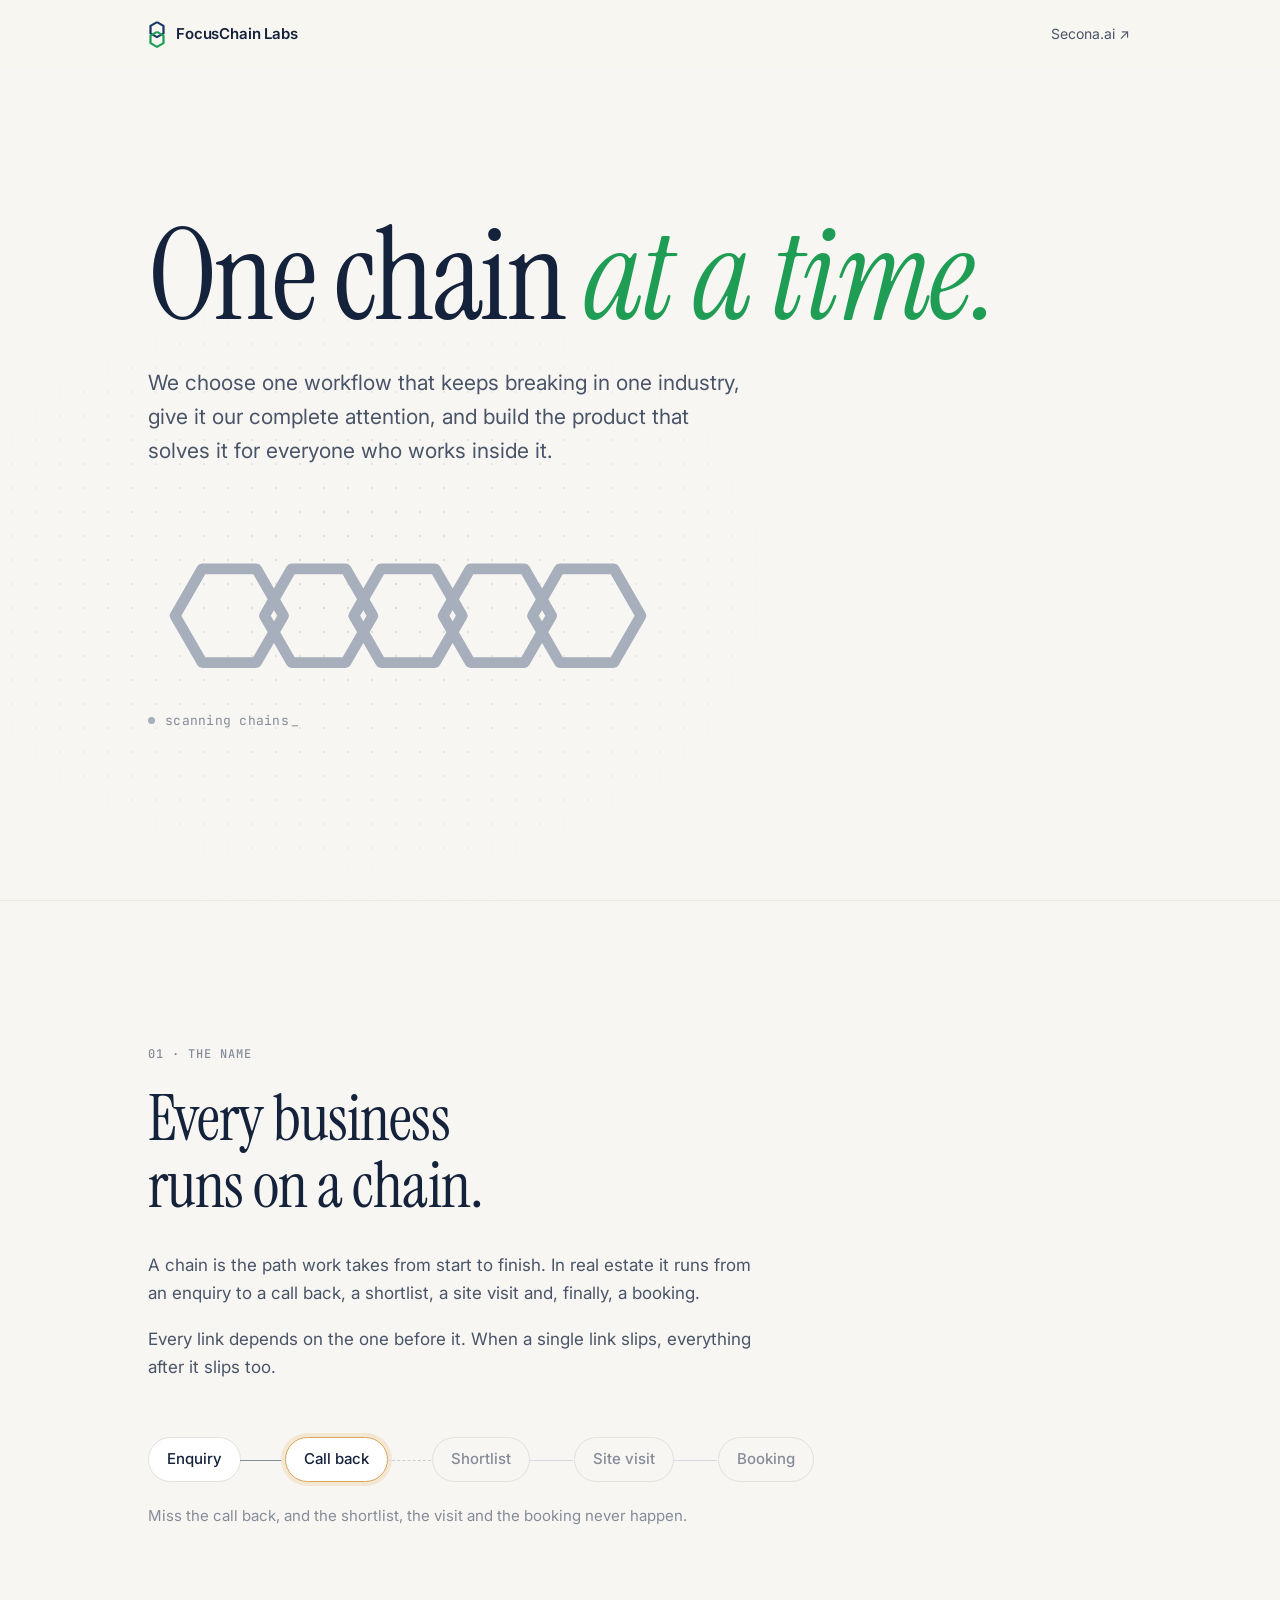
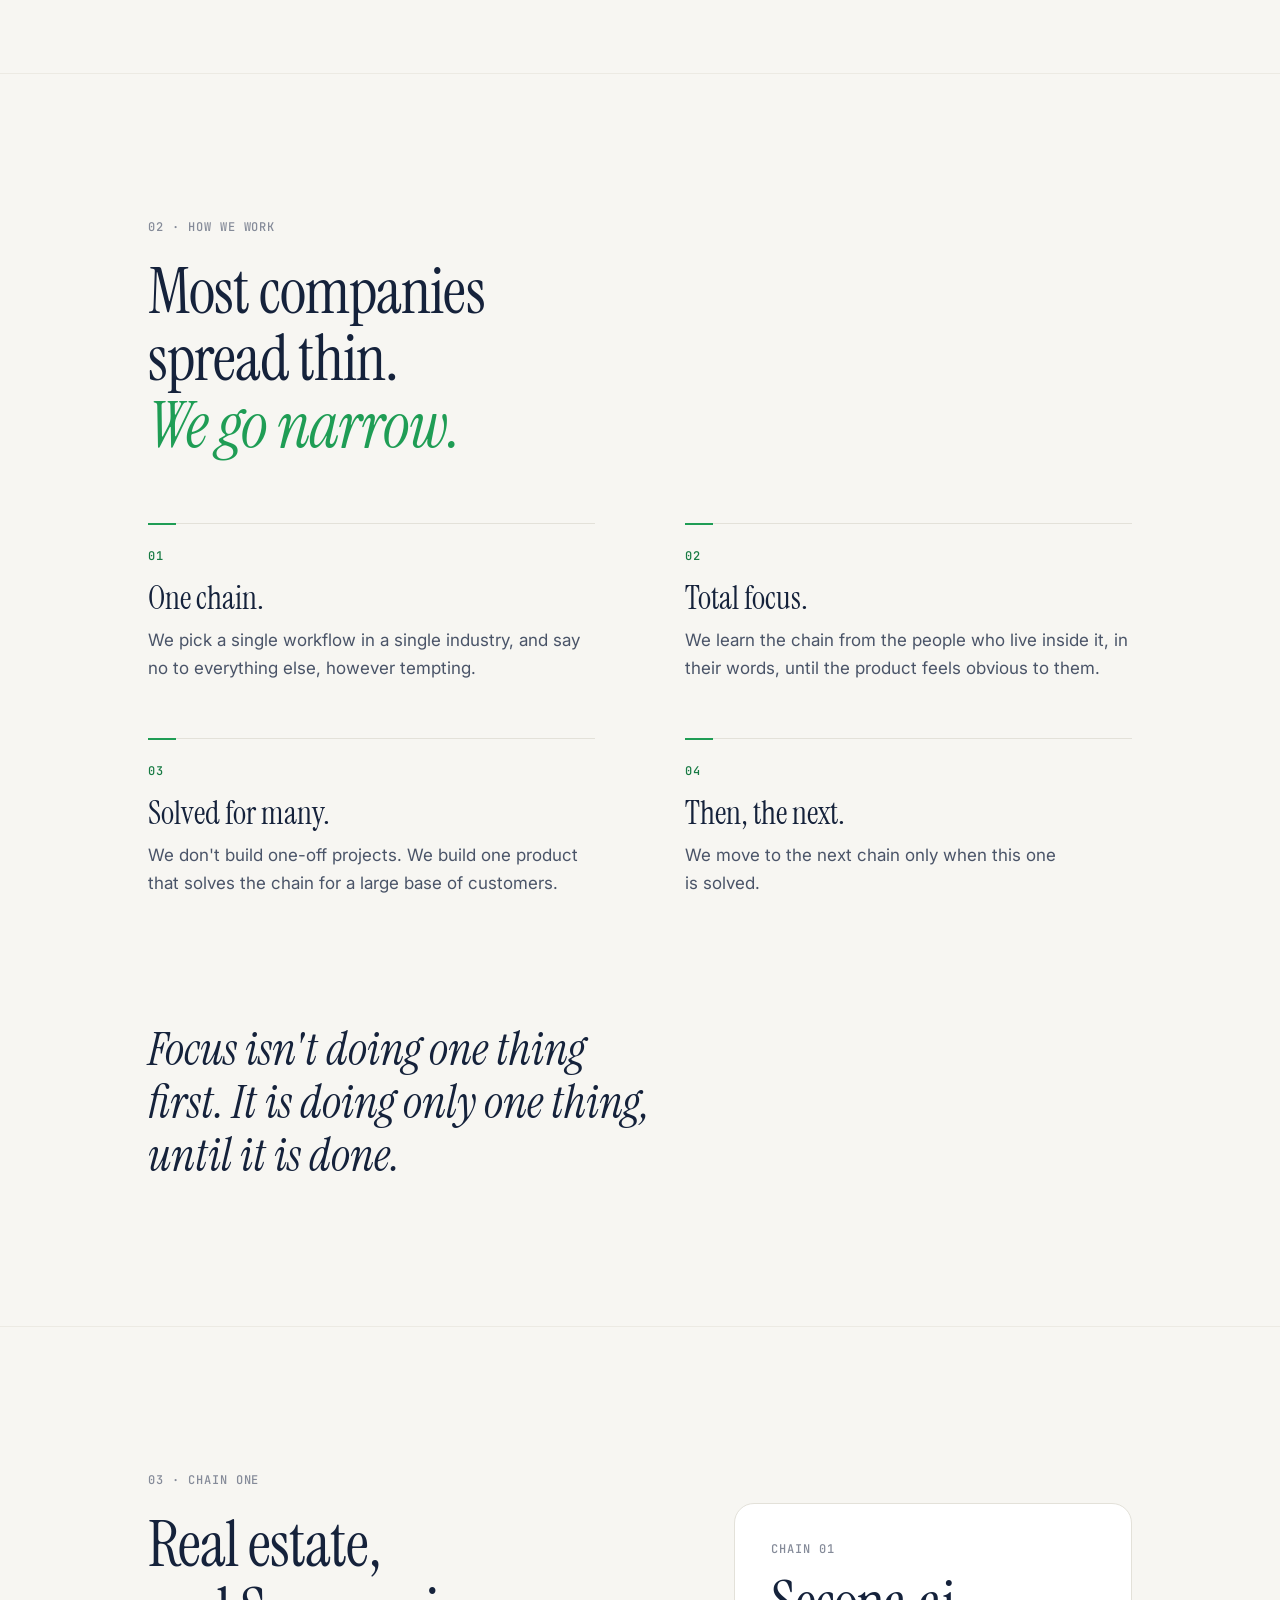
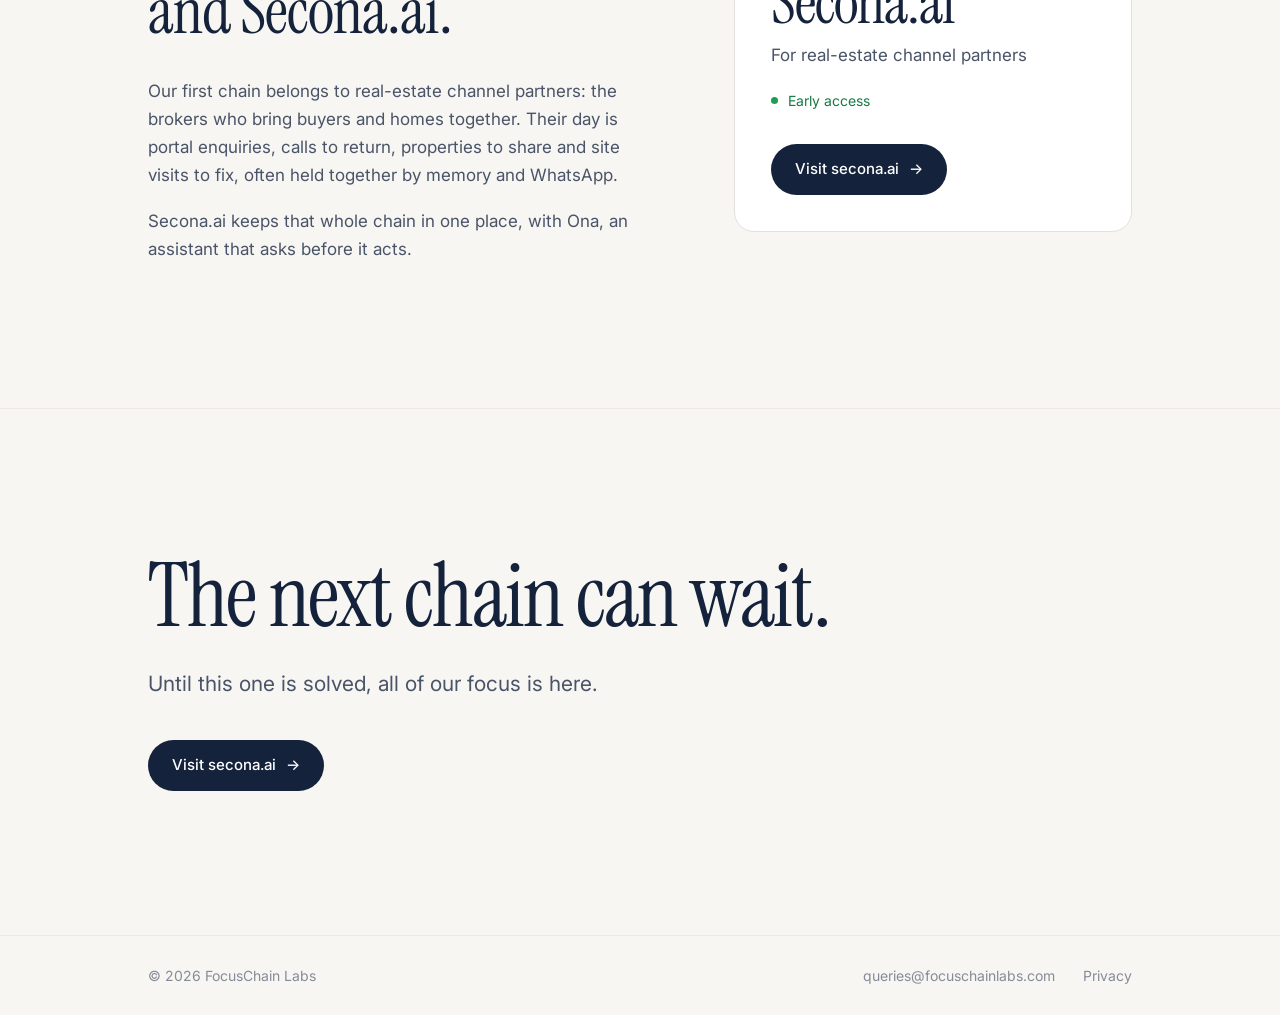
==== index.html @ 07b7fa35 "Rebuild focuschainlabs.com as the brand story: one chain at a time The site sold custom builds. It n" ====
<!DOCTYPE html>
<html lang="en">
<head>
<meta charset="UTF-8" />
<meta name="viewport" content="width=device-width, initial-scale=1" />
<title>FocusChain Labs — One chain at a time</title>
<meta name="description" content="FocusChain Labs solves one industry's workflow at a time, with total focus. Chain one is Secona.ai, for real-estate channel partners." />
<link rel="canonical" href="https://focuschainlabs.com/" />
<meta property="og:type" content="website" />
<meta property="og:url" content="https://focuschainlabs.com/" />
<meta property="og:title" content="FocusChain Labs — One chain at a time" />
<meta property="og:description" content="We choose one workflow that keeps breaking in one industry, and give it our complete attention until it is solved." />
<meta name="theme-color" content="#F7F6F2" />
<link rel="icon" href="data:image/svg+xml,%3Csvg xmlns='http://www.w3.org/2000/svg' viewBox='0 0 24 36'%3E%3Cg fill='none' stroke-width='3' stroke-linejoin='round'%3E%3Cpath stroke='%231D3868' d='M12 1.5l8.66 5v10l-8.66 5-8.66-5v-10z'/%3E%3Cpath stroke='%231F9D55' d='M12 14.5l8.66 5v10l-8.66 5-8.66-5v-10z'/%3E%3C/g%3E%3C/svg%3E" />

<!-- Google Analytics 4 -->
<script async src="https://www.googletagmanager.com/gtag/js?id=G-V8CHBM579Z"></script>
<script>
  window.dataLayer = window.dataLayer || [];
  function gtag(){dataLayer.push(arguments);}
  gtag('js', new Date());
  gtag('config', 'G-V8CHBM579Z');
</script>

<script>document.documentElement.classList.add('js');</script>

<link rel="preconnect" href="https://fonts.googleapis.com" />
<link rel="preconnect" href="https://fonts.gstatic.com" crossorigin />
<link href="https://fonts.googleapis.com/css2?family=Instrument+Serif:ital@0;1&family=Inter:wght@400;500;600&family=JetBrains+Mono:wght@400;500&display=swap" rel="stylesheet" />
<link rel="stylesheet" href="site.css?v=1" />
</head>
<body>

<svg width="0" height="0" style="position:absolute" aria-hidden="true" focusable="false">
  <defs>
    <!-- One chain link: a flat-top hexagon, radius 40, centred on the origin. -->
    <path id="hex" d="M40 0L20 34.64L-20 34.64L-40 0L-20 -34.64L20 -34.64Z" />
    <!-- The logo mark's link: a pointy-top hexagon, radius 10. -->
    <path id="hex-mark" d="M0 -10L8.66 -5L8.66 5L0 10L-8.66 5L-8.66 -5Z" />
  </defs>
</svg>

<header class="site-header">
  <div class="wrap header-inner">
    <a href="./" class="brand" aria-label="FocusChain Labs home">
      <svg class="mark" viewBox="0 0 24 36" aria-hidden="true">
        <clipPath id="mark-clip"><rect x="0" y="12" width="12" height="12" /></clipPath>
        <use href="#hex-mark" x="12" y="11.5" class="mark-top" />
        <use href="#hex-mark" x="12" y="24.5" class="mark-bottom" />
        <use href="#hex-mark" x="12" y="11.5" class="mark-top" clip-path="url(#mark-clip)" />
      </svg>
      <span class="brand-name">FocusChain Labs</span>
    </a>
    <a href="https://secona.ai" class="header-link" target="_blank" rel="noopener">Secona.ai <span aria-hidden="true">↗</span></a>
  </div>
</header>

<main>

  <!-- ── Hero ── -->
  <section class="hero">
    <div class="wrap hero-inner">
      <h1 class="display">
        <span class="w" style="--i:0">One</span> <span class="w" style="--i:1">chain</span>
        <em><span class="w" style="--i:2">at</span> <span class="w" style="--i:3">a</span> <span class="w" style="--i:4">time.</span></em>
      </h1>
      <p class="lede hero-lede">We choose one workflow that keeps breaking in one industry, give it our complete attention, and build the product that solves it for everyone who works inside it.</p>

      <div class="focus">
        <svg class="chain" id="focusChain" viewBox="0 0 384 100" role="img" aria-label="A chain of five links. Four drift out of focus; the one in the middle is sharp, green and framed.">
          <defs>
            <clipPath id="j1" clipPathUnits="userSpaceOnUse"><rect x="70" y="0" width="46" height="50" /></clipPath>
            <clipPath id="j2" clipPathUnits="userSpaceOnUse"><rect x="136" y="0" width="46" height="50" /></clipPath>
            <clipPath id="j3" clipPathUnits="userSpaceOnUse"><rect x="202" y="50" width="46" height="50" /></clipPath>
            <clipPath id="j4" clipPathUnits="userSpaceOnUse"><rect x="268" y="0" width="46" height="50" /></clipPath>

            <!-- The scan beam only shows where it crosses a link. -->
            <mask id="links-mask" maskUnits="userSpaceOnUse" x="-20" y="-20" width="424" height="140">
              <g fill="none" stroke="#fff" stroke-width="8" stroke-linejoin="round">
                <use href="#hex" x="60" y="50" />
                <use href="#hex" x="126" y="50" />
                <use href="#hex" x="192" y="50" />
                <use href="#hex" x="258" y="50" />
                <use href="#hex" x="324" y="50" />
              </g>
            </mask>
            <linearGradient id="beam-fill" x1="0" y1="0" x2="1" y2="0">
              <stop offset="0" stop-color="#3DDC84" stop-opacity="0" />
              <stop offset="0.5" stop-color="#3DDC84" stop-opacity="1" />
              <stop offset="1" stop-color="#3DDC84" stop-opacity="0" />
            </linearGradient>
          </defs>

          <use href="#hex" x="60"  y="50" class="link link-dim" />
          <use href="#hex" x="126" y="50" class="link link-dim" />
          <use href="#hex" x="258" y="50" class="link link-dim" />
          <use href="#hex" x="324" y="50" class="link link-dim" />
          <use href="#hex" x="60"  y="50" class="link link-dim" clip-path="url(#j1)" />
          <use href="#hex" x="258" y="50" class="link link-dim" clip-path="url(#j4)" />

          <use href="#hex" x="192" y="50" class="link link-focus" />

          <use href="#hex" x="126" y="50" class="link link-dim" clip-path="url(#j2)" />
          <use href="#hex" x="258" y="50" class="link link-dim" clip-path="url(#j3)" />

          <g mask="url(#links-mask)">
            <rect class="beam" x="-6" y="-10" width="32" height="120" fill="url(#beam-fill)" />
          </g>

          <path class="reticle" d="M136 8V-4H148M236 -4H248V8M248 92V104H236M148 104H136V92" />
        </svg>

        <p class="readout" id="readout"><i class="readout-dot" aria-hidden="true"></i><span id="readoutText">focus locked · chain 01 · real estate</span></p>
      </div>
    </div>
  </section>

  <!-- ── 01 The name ── -->
  <section class="block" id="the-name">
    <div class="wrap">
      <p class="label reveal">01 · The name</p>
      <h2 class="heading reveal">Every business runs on a chain.</h2>
      <div class="prose reveal">
        <p>A chain is the path work takes from start to finish. In real estate it runs from an enquiry to a call back, a shortlist, a site visit and, finally, a booking.</p>
        <p>Every link depends on the one before it. When a single link slips, everything after it slips too.</p>
      </div>

      <figure class="steps-figure reveal">
        <ol class="steps" aria-label="The real-estate chain">
          <li class="step">Enquiry</li>
          <li class="step step-slip">Call back</li>
          <li class="step step-lost">Shortlist</li>
          <li class="step step-lost">Site visit</li>
          <li class="step step-lost">Booking</li>
        </ol>
        <figcaption>Miss the call back, and the shortlist, the visit and the booking never happen.</figcaption>
      </figure>
    </div>
  </section>

  <!-- ── 02 How we work ── -->
  <section class="block" id="how-we-work">
    <div class="wrap">
      <p class="label reveal">02 · How we work</p>
      <h2 class="heading reveal">Most companies spread thin. <em>We go narrow.</em></h2>

      <ol class="principles">
        <li class="principle reveal">
          <span class="principle-num" aria-hidden="true">01</span>
          <h3>One chain.</h3>
          <p>We pick a single workflow in a single industry, and say no to everything else, however tempting.</p>
        </li>
        <li class="principle reveal">
          <span class="principle-num" aria-hidden="true">02</span>
          <h3>Total focus.</h3>
          <p>We learn the chain from the people who live inside it, in their words, until the product feels obvious to them.</p>
        </li>
        <li class="principle reveal">
          <span class="principle-num" aria-hidden="true">03</span>
          <h3>Solved for many.</h3>
          <p>We don't build one-off projects. We build one product that solves the chain for a large base of customers.</p>
        </li>
        <li class="principle reveal">
          <span class="principle-num" aria-hidden="true">04</span>
          <h3>Then, the next.</h3>
          <p>We move to the next chain only when this one is solved.</p>
        </li>
      </ol>

      <blockquote class="pull reveal" id="focus">
        <p>Focus isn't doing one thing first. It is doing only one thing, until it is done.</p>
      </blockquote>
    </div>
  </section>

  <!-- ── 03 Chain one ── -->
  <section class="block" id="chain-one">
    <div class="wrap chain-one">
      <div class="chain-one-text">
        <p class="label reveal">03 · Chain one</p>
        <h2 class="heading reveal">Real estate, and Secona.ai.</h2>
        <div class="prose reveal">
          <p>Our first chain belongs to real-estate channel partners: the brokers who bring buyers and homes together. Their day is portal enquiries, calls to return, properties to share and site visits to fix, often held together by memory and WhatsApp.</p>
          <p>Secona.ai keeps that whole chain in one place, with Ona, an assistant that asks before it acts.</p>
        </div>
      </div>

      <a class="product-card reveal" href="https://secona.ai" target="_blank" rel="noopener">
        <span class="product-kicker">chain 01</span>
        <span class="product-name">Secona.ai</span>
        <span class="product-for">For real-estate channel partners</span>
        <span class="product-status"><i aria-hidden="true"></i>Early access</span>
        <span class="btn btn-primary">Visit secona.ai <span class="btn-arrow" aria-hidden="true">→</span></span>
      </a>
    </div>
  </section>

  <!-- ── Close ── -->
  <section class="close" id="next">
    <div class="wrap close-inner">
      <h2 class="display display-sm reveal">The next chain can wait.</h2>
      <p class="lede reveal">Until this one is solved, all of our focus is here.</p>
      <a class="btn btn-primary reveal" href="https://secona.ai" target="_blank" rel="noopener">Visit secona.ai <span class="btn-arrow" aria-hidden="true">→</span></a>
    </div>
  </section>

</main>

<footer class="site-footer">
  <div class="wrap footer-inner">
    <span class="footer-brand">© 2026 FocusChain Labs</span>
    <nav class="footer-links" aria-label="Footer">
      <a href="mailto:queries@focuschainlabs.com">queries@focuschainlabs.com</a>
      <a href="privacy_policy.html">Privacy</a>
    </nav>
  </div>
</footer>

<script>
  (function () {
    var reduce = window.matchMedia && window.matchMedia('(prefers-reduced-motion: reduce)').matches;

    // Hero: scan the chain, then lock focus on one link.
    var chain = document.getElementById('focusChain');
    var readout = document.getElementById('readout');
    var readoutText = document.getElementById('readoutText');
    var LOCKED = 'focus locked · chain 01 · real estate';

    function lock() {
      chain.classList.add('is-focused');
      readout.classList.remove('is-scanning');
      readoutText.textContent = LOCKED;
    }

    if (chain && readout) {
      if (reduce) {
        lock();
        readout.classList.add('is-on');
      } else {
        readoutText.textContent = 'scanning chains';
        readout.classList.add('is-scanning');
        setTimeout(function () {
          readout.classList.add('is-on');
          chain.classList.add('is-scanning');
        }, 900);
        setTimeout(lock, 2700);
      }
    }

    // Everything else settles in as it scrolls into view.
    var items = document.querySelectorAll('.reveal');
    if (reduce || !('IntersectionObserver' in window)) {
      items.forEach(function (el) { el.classList.add('is-in'); });
      return;
    }
    var io = new IntersectionObserver(function (entries) {
      entries.forEach(function (entry) {
        if (entry.isIntersecting) {
          entry.target.classList.add('is-in');
          io.unobserve(entry.target);
        }
      });
    }, { rootMargin: '0px 0px -8% 0px', threshold: 0.1 });
    items.forEach(function (el) { io.observe(el); });
  })();
</script>
</body>
</html>
---- site.css ----
/* FocusChain Labs — brand story page. Calm, one idea per screen. */

:root {
  color-scheme: light;

  --bg: #F7F6F2;
  --surface: #FFFFFF;
  --ink: #15223B;
  --ink-soft: #4A5468;
  --ink-mute: #858B99;
  --line: #E3E1D9;
  --line-soft: #ECEAE3;

  --navy: #1D3868;          /* logo: top link */
  --green: #1F9D55;         /* logo: bottom link */
  --green-ink: #177A43;     /* green that holds contrast on --bg for small text */
  --link-rest: #A7AEBC;
  --slip: #D9A55B;
  --slip-soft: #F3E7D3;

  --font-display: "Instrument Serif", "Iowan Old Style", Georgia, serif;
  --font-sans: "Inter", system-ui, -apple-system, "Segoe UI", Roboto, sans-serif;
  --font-mono: "JetBrains Mono", ui-monospace, "SFMono-Regular", Consolas, monospace;

  --ease-out: cubic-bezier(.2, .7, .2, 1);

  --wrap: 1080px;
  --measure: 38rem;
  --space-block: clamp(96px, 16vh, 176px);
}

*,
*::before,
*::after { box-sizing: border-box; }

html { -webkit-text-size-adjust: 100%; scroll-behavior: smooth; }

body {
  margin: 0;
  background: var(--bg);
  color: var(--ink);
  font-family: var(--font-sans);
  font-size: 17px;
  line-height: 1.65;
  -webkit-font-smoothing: antialiased;
  text-rendering: optimizeLegibility;
}

a { color: inherit; }

.wrap {
  width: 100%;
  max-width: var(--wrap);
  margin: 0 auto;
  padding: 0 clamp(20px, 5vw, 48px);
}

/* ── Header ── */

.site-header {
  position: sticky;
  top: 0;
  z-index: 10;
  background: rgba(247, 246, 242, 0.86);
  -webkit-backdrop-filter: saturate(140%) blur(10px);
  backdrop-filter: saturate(140%) blur(10px);
}

.header-inner {
  display: flex;
  align-items: center;
  justify-content: space-between;
  height: 68px;
}

.brand {
  display: inline-flex;
  align-items: center;
  gap: 10px;
  text-decoration: none;
}

.mark { width: 18px; height: 27px; flex: none; overflow: visible; }
.mark use { fill: none; stroke-width: 3; stroke-linejoin: round; }
.mark-top { stroke: var(--navy); }
.mark-bottom { stroke: var(--green); }

.js .mark use {
  stroke-dasharray: 62;
  stroke-dashoffset: 62;
  animation: draw 1.4s var(--ease-out) .15s forwards;
}
.js .mark .mark-bottom { animation-delay: .45s; }

.brand-name {
  font-weight: 600;
  font-size: 15px;
  letter-spacing: -0.01em;
}

.header-link {
  font-size: 14px;
  color: var(--ink-soft);
  text-decoration: none;
  padding: 8px 2px;
  transition: color .2s ease;
}
.header-link:hover { color: var(--ink); }

/* ── Type ── */

.display {
  font-family: var(--font-display);
  font-weight: 400;
  font-size: clamp(56px, 10vw, 128px);
  line-height: 0.98;
  letter-spacing: -0.02em;
  margin: 0;
}
.display em,
.heading em { font-style: italic; color: var(--green); }
.display-sm { font-size: clamp(44px, 7vw, 88px); }

/* Keep "at a time." on one line, and never leave a single word on the last line. */
.display em { white-space: nowrap; }
.display,
.heading { text-wrap: balance; }
.lede,
.prose p,
.principle p,
.steps-figure figcaption { text-wrap: pretty; }

/* Headline words pull into focus, one after another. */
.js .display .w {
  display: inline-block;
  opacity: 0;
  filter: blur(14px);
  transform: translateY(8px);
  animation: resolve 1s var(--ease-out) forwards;
  animation-delay: calc(var(--i) * 90ms + 120ms);
}

.heading {
  font-family: var(--font-display);
  font-weight: 400;
  font-size: clamp(38px, 5.4vw, 64px);
  line-height: 1.05;
  letter-spacing: -0.015em;
  margin: 0 0 32px;
  max-width: 16ch;
}

.lede {
  font-size: clamp(18px, 1.9vw, 21px);
  line-height: 1.6;
  color: var(--ink-soft);
  max-width: var(--measure);
  margin: 28px 0 0;
}

.label {
  font-family: var(--font-mono);
  font-size: 12px;
  font-weight: 500;
  letter-spacing: 0.08em;
  text-transform: uppercase;
  color: var(--ink-mute);
  margin: 0 0 20px;
}

.prose { max-width: var(--measure); color: var(--ink-soft); }
.prose p { margin: 0 0 18px; }
.prose p:last-child { margin-bottom: 0; }

/* ── Hero ── */

.hero {
  position: relative;
  min-height: calc(100vh - 68px);
  min-height: calc(100svh - 68px);
  display: flex;
  align-items: center;
  padding: 48px 0 72px;
  overflow: hidden;
}

/* A faint instrument grid, sharp in the middle and gone at the edges. */
.hero::before {
  content: "";
  position: absolute;
  inset: 0;
  background-image: radial-gradient(circle, rgba(21, 34, 59, 0.13) 1px, transparent 1.3px);
  background-size: 24px 24px;
  -webkit-mask-image: radial-gradient(ellipse 55% 60% at 28% 62%, #000 0%, transparent 72%);
  mask-image: radial-gradient(ellipse 55% 60% at 28% 62%, #000 0%, transparent 72%);
  pointer-events: none;
}

.hero-inner { position: relative; display: flex; flex-direction: column; }
/* The hero plays on load, not on scroll: it is always the first thing in view. */
.js .hero-lede {
  opacity: 0;
  transform: translateY(10px);
  animation: rise .9s var(--ease-out) .6s forwards;
}

.focus { margin-top: clamp(48px, 9vh, 88px); }

.chain {
  display: block;
  width: min(100%, 520px);
  height: auto;
  overflow: visible;
}

.link {
  fill: none;
  stroke: var(--link-rest);
  stroke-width: 8;
  stroke-linejoin: round;
  transition: stroke 1s ease, opacity 1.1s ease, filter 1.1s ease;
}

/* Focused is the resting state, so the page reads right without JavaScript. */
.link-dim { opacity: 0.3; filter: blur(1.8px); }
.link-focus { stroke: var(--green); }

.js .chain:not(.is-focused) .link-dim { opacity: 1; filter: none; }
.js .chain:not(.is-focused) .link-focus { stroke: var(--link-rest); }

.beam { opacity: 0; }
.js .chain.is-scanning .beam { animation: scan 1.8s cubic-bezier(.45, 0, .25, 1) forwards; }

.reticle {
  fill: none;
  stroke: var(--green);
  stroke-width: 2.5;
  stroke-linecap: square;
  transform-box: fill-box;
  transform-origin: center;
  transition: opacity .45s ease, transform .8s var(--ease-out);
}
.js .chain:not(.is-focused) .reticle { opacity: 0; transform: scale(1.3); }

.readout {
  display: flex;
  align-items: center;
  gap: 10px;
  margin: 26px 0 0;
  font-family: var(--font-mono);
  font-size: 13px;
  letter-spacing: 0.02em;
  color: var(--ink-mute);
  transition: opacity .5s ease;
}
.js .readout { opacity: 0; }
.js .readout.is-on { opacity: 1; }

.readout-dot {
  width: 7px;
  height: 7px;
  border-radius: 50%;
  background: var(--green);
  flex: none;
  transition: background-color .3s ease;
}
.readout.is-scanning .readout-dot { background: var(--link-rest); animation: blink 1s steps(2, start) infinite; }
.readout.is-scanning #readoutText::after { content: "_"; margin-left: 2px; animation: blink 1s steps(2, start) infinite; }

/* ── Blocks ── */

.block {
  padding: var(--space-block) 0;
  border-top: 1px solid var(--line-soft);
}

/* The real-estate chain, with the link that slipped. The final look is the
   default; before the figure scrolls into view it is held "intact", then the
   chain draws link by link and breaks at the call back. */

.steps-figure { margin: 56px 0 0; }

.steps {
  list-style: none;
  margin: 0;
  padding: 0;
  display: flex;
  flex-wrap: wrap;
  align-items: center;
  row-gap: 14px;
}

.step {
  position: relative;
  display: inline-flex;
  align-items: center;
  font-size: 15px;
  font-weight: 500;
  color: var(--ink);
  background: var(--surface);
  border: 1px solid var(--line);
  border-radius: 999px;
  padding: 9px 18px;
  margin-right: 44px;
  transition: color .6s ease, background-color .6s ease, border-color .6s ease, box-shadow .6s ease;
}
.step:last-child { margin-right: 0; }

.step:not(:last-child)::after {
  content: "";
  position: absolute;
  left: 100%;
  top: 50%;
  width: 44px;
  border-top: 1.5px solid var(--ink-mute);
  transform-origin: left center;
  transition: transform .5s var(--ease-out);
}

.step.step-slip { border-color: var(--slip); box-shadow: 0 0 0 4px var(--slip-soft); }
.step.step-slip::after { border-top-style: dashed; border-top-color: #C9CCD3; }
.step.step-lost { color: var(--ink-mute); background: transparent; border-color: var(--line); }
.step.step-lost::after { border-top-color: #D5D7DD; }

.steps-figure figcaption {
  margin-top: 22px;
  font-size: 15px;
  color: var(--ink-mute);
  max-width: var(--measure);
  transition: opacity .6s ease;
}

.js .steps-figure:not(.is-in) .step::after { transform: scaleX(0); }
.js .steps-figure:not(.is-in) .step.step-slip { border-color: var(--line); box-shadow: 0 0 0 0 var(--slip-soft); }
.js .steps-figure:not(.is-in) .step.step-lost { color: var(--ink); background: var(--surface); }
.js .steps-figure:not(.is-in) figcaption { opacity: 0; }

.js .steps-figure.is-in .step:nth-child(1)::after { transition-delay: .35s; }
.js .steps-figure.is-in .step.step-slip { transition-delay: .85s; }
.js .steps-figure.is-in .step.step-slip::after { transition-delay: 1.15s; }
.js .steps-figure.is-in .step:nth-child(3) { transition-delay: 1.35s; }
.js .steps-figure.is-in .step:nth-child(3)::after { transition-delay: 1.45s; }
.js .steps-figure.is-in .step:nth-child(4) { transition-delay: 1.5s; }
.js .steps-figure.is-in .step:nth-child(4)::after { transition-delay: 1.6s; }
.js .steps-figure.is-in .step:nth-child(5) { transition-delay: 1.65s; }
.js .steps-figure.is-in figcaption { transition-delay: 1.9s; }

.js .steps-figure.is-in .step.step-slip::before {
  content: "";
  position: absolute;
  inset: -1px;
  border-radius: inherit;
  border: 1.5px solid var(--slip);
  opacity: 0;
  pointer-events: none;
  animation: ping 1.3s ease-out .85s 2;
}

/* Principles */

.principles {
  list-style: none;
  margin: 64px 0 0;
  padding: 0;
  display: grid;
  grid-template-columns: repeat(2, minmax(0, 1fr));
  gap: 56px clamp(40px, 7vw, 96px);
}

.principle { position: relative; padding-top: 24px; }

.principle::before,
.principle::after {
  content: "";
  position: absolute;
  top: 0;
  left: 0;
  transform-origin: left center;
  transition: transform 1.1s var(--ease-out) .2s;
}
.principle::before { right: 0; height: 1px; background: var(--line); }
.principle::after { width: 28px; height: 2px; top: -0.5px; background: var(--green); transition-delay: .9s; }

.js .principle.reveal:not(.is-in)::before,
.js .principle.reveal:not(.is-in)::after { transform: scaleX(0); }

.principle-num {
  display: block;
  font-family: var(--font-mono);
  font-size: 12px;
  font-weight: 500;
  letter-spacing: 0.06em;
  color: var(--green-ink);
  margin-bottom: 14px;
}

.principle h3 {
  font-family: var(--font-display);
  font-weight: 400;
  font-size: 32px;
  line-height: 1.1;
  margin: 0 0 10px;
}

.principle p { margin: 0; color: var(--ink-soft); max-width: 30rem; }

.pull {
  margin: clamp(88px, 14vh, 140px) 0 0;
  padding: 0;
}
.pull p {
  max-width: 24ch;
  margin: 0;
  font-family: var(--font-display);
  font-style: italic;
  font-size: clamp(30px, 4vw, 46px);
  line-height: 1.15;
  color: var(--ink);
}

/* Chain one */

.chain-one {
  display: grid;
  grid-template-columns: minmax(0, 1.25fr) minmax(0, 1fr);
  gap: clamp(40px, 7vw, 96px);
  align-items: center;
}

.product-card {
  display: flex;
  flex-direction: column;
  align-items: flex-start;
  gap: 6px;
  text-decoration: none;
  background: var(--surface);
  border: 1px solid var(--line);
  border-radius: 20px;
  padding: 36px;
  transition: border-color .25s ease, box-shadow .25s ease, opacity .9s ease, transform .9s var(--ease-out);
}
.product-card:hover {
  border-color: #CFCCC2;
  box-shadow: 0 18px 40px -24px rgba(21, 34, 59, 0.25);
}

.product-kicker {
  font-family: var(--font-mono);
  font-size: 12px;
  font-weight: 500;
  letter-spacing: 0.08em;
  text-transform: uppercase;
  color: var(--ink-mute);
}

.product-name {
  font-family: var(--font-display);
  font-size: clamp(44px, 5vw, 60px);
  line-height: 1.05;
  letter-spacing: -0.015em;
  margin-top: 6px;
}

.product-for { color: var(--ink-soft); }

.product-status {
  display: inline-flex;
  align-items: center;
  gap: 10px;
  font-size: 14px;
  color: var(--green-ink);
  margin: 14px 0 26px;
}
.product-status i {
  width: 7px;
  height: 7px;
  border-radius: 50%;
  background: var(--green);
  animation: live 2.4s ease-out infinite;
}

/* Buttons */

.btn {
  display: inline-flex;
  align-items: center;
  gap: 10px;
  font-size: 15px;
  font-weight: 500;
  text-decoration: none;
  border-radius: 999px;
  padding: 13px 24px;
  transition: background-color .2s ease, opacity .9s ease, transform .9s var(--ease-out);
}

.btn-primary { background: var(--ink); color: #fff; }
.btn-primary:hover,
.product-card:hover .btn-primary { background: #0B1426; }

.btn-arrow { display: inline-block; transition: transform .2s ease; }
.btn:hover .btn-arrow,
.product-card:hover .btn-arrow { transform: translateX(3px); }

a:focus-visible {
  outline: 2px solid var(--green);
  outline-offset: 3px;
  border-radius: 12px;
}

/* Close */

.close {
  padding: var(--space-block) 0;
  border-top: 1px solid var(--line-soft);
}
.close-inner { display: flex; flex-direction: column; align-items: flex-start; }
.close .lede { margin-bottom: 40px; }

/* Footer */

.site-footer { border-top: 1px solid var(--line-soft); }

.footer-inner {
  display: flex;
  flex-wrap: wrap;
  align-items: center;
  justify-content: space-between;
  gap: 12px 32px;
  padding-top: 28px;
  padding-bottom: 28px;
  font-size: 14px;
  color: var(--ink-mute);
}

.footer-links { display: flex; flex-wrap: wrap; gap: 8px 28px; }
.footer-links a { text-decoration: none; transition: color .2s ease; }
.footer-links a:hover { color: var(--ink); }

/* ── Legal page ── */

.legal-head {
  padding: clamp(64px, 12vh, 120px) 0 clamp(48px, 8vh, 72px);
  border-bottom: 1px solid var(--line-soft);
}

.legal-updated {
  font-family: var(--font-mono);
  font-size: 13px;
  color: var(--ink-mute);
  margin: 24px 0 0;
}

.legal-layout {
  display: grid;
  grid-template-columns: minmax(0, 1fr) 220px;
  gap: clamp(40px, 7vw, 96px);
  align-items: start;
  padding-top: clamp(56px, 9vh, 96px);
  padding-bottom: var(--space-block);
}

.legal { max-width: 44rem; color: var(--ink-soft); }

.legal h2 {
  font-family: var(--font-display);
  font-weight: 400;
  font-size: clamp(28px, 3.2vw, 36px);
  line-height: 1.15;
  color: var(--ink);
  margin: 64px 0 16px;
  scroll-margin-top: 96px;
  text-wrap: balance;
}
.legal h2:first-child { margin-top: 0; }

.legal h2 .n {
  display: block;
  font-family: var(--font-mono);
  font-size: 12px;
  font-weight: 500;
  letter-spacing: 0.06em;
  color: var(--green-ink);
  margin-bottom: 10px;
}

.legal h3 {
  font-size: 16px;
  font-weight: 600;
  color: var(--ink);
  margin: 28px 0 8px;
}

.legal p { margin: 0 0 16px; text-wrap: pretty; }
.legal ul { margin: 0 0 16px; padding-left: 20px; }
.legal li { margin: 0 0 10px; padding-left: 4px; text-wrap: pretty; }
.legal li::marker { color: var(--ink-mute); }
.legal strong { color: var(--ink); font-weight: 600; }

.legal a {
  color: var(--green-ink);
  text-decoration: underline;
  text-decoration-thickness: 1px;
  text-underline-offset: 3px;
}
.legal a:hover { color: var(--ink); }

.legal-contact {
  margin-top: 64px;
  padding: 28px;
  background: var(--surface);
  border: 1px solid var(--line);
  border-radius: 16px;
  scroll-margin-top: 96px;
}
.legal-contact h2 { margin-top: 0; }
.legal-contact p:last-child { margin-bottom: 0; }

.legal-toc { position: sticky; top: 100px; font-size: 14px; }
.legal-toc ol { list-style: none; margin: 0; padding: 0; border-left: 1px solid var(--line); }
.legal-toc a {
  display: block;
  padding: 6px 0 6px 16px;
  margin-left: -1px;
  border-left: 1px solid transparent;
  color: var(--ink-mute);
  text-decoration: none;
  transition: color .2s ease, border-color .2s ease;
}
.legal-toc a:hover { color: var(--ink); border-left-color: var(--green); }

.footer-links a[aria-current="page"] { color: var(--ink); }

@media (max-width: 900px) {
  .legal-layout { grid-template-columns: minmax(0, 1fr); }
  .legal-toc { display: none; }
}

/* ── Settle-in on scroll ── */

.js .reveal {
  opacity: 0;
  transform: translateY(14px);
  transition: opacity .9s ease, transform .9s var(--ease-out);
}
.js .reveal.is-in { opacity: 1; transform: none; }

/* Keep the hover easing on the elements that also settle in. */
.js .product-card.reveal { transition: border-color .25s ease, box-shadow .25s ease, opacity .9s ease, transform .9s var(--ease-out); }
.js .btn.reveal { transition: background-color .2s ease, opacity .9s ease, transform .9s var(--ease-out); }

/* ── Keyframes ── */

@keyframes draw { to { stroke-dashoffset: 0; } }

@keyframes rise { to { opacity: 1; transform: none; } }

@keyframes resolve { to { opacity: 1; filter: blur(0); transform: none; } }

@keyframes scan {
  0%   { transform: translateX(0);     opacity: 0; }
  12%  { opacity: 1; }
  62%  { transform: translateX(364px); opacity: 1; }
  100% { transform: translateX(182px); opacity: 0; }
}

@keyframes blink { to { visibility: hidden; } }

@keyframes ping {
  0%   { opacity: .9; transform: scale(1); }
  100% { opacity: 0;  transform: scale(1.35); }
}

@keyframes live {
  0%   { box-shadow: 0 0 0 0 rgba(31, 157, 85, 0.45); }
  70%  { box-shadow: 0 0 0 8px rgba(31, 157, 85, 0); }
  100% { box-shadow: 0 0 0 0 rgba(31, 157, 85, 0); }
}

/* ── Reduced motion: the finished page, nothing moving ── */

@media (prefers-reduced-motion: reduce) {
  html { scroll-behavior: auto; }
  *, *::before, *::after {
    animation: none !important;
    transition: none !important;
  }
  .js .display .w,
  .js .hero-lede { opacity: 1; filter: none; transform: none; }
  .js .mark use { stroke-dashoffset: 0; }
  .js .reveal { opacity: 1; transform: none; }
}

/* ── Small screens ── */

@media (max-width: 820px) {
  .chain-one { grid-template-columns: minmax(0, 1fr); }
  .principles { grid-template-columns: minmax(0, 1fr); gap: 40px; }
}

@media (max-width: 560px) {
  body { font-size: 16px; }
  .steps { flex-direction: column; align-items: flex-start; row-gap: 22px; }
  .step { margin-right: 0; }
  .step:not(:last-child)::after {
    left: 28px;
    top: 100%;
    width: 0;
    height: 22px;
    border-top: 0;
    border-left: 1.5px solid var(--ink-mute);
    transform-origin: center top;
  }
  .step.step-slip::after { border-left-style: dashed; border-left-color: #C9CCD3; }
  .step.step-lost::after { border-left-color: #D5D7DD; }
  .js .steps-figure:not(.is-in) .step::after { transform: scaleY(0); }
  .product-card { padding: 28px; }
}
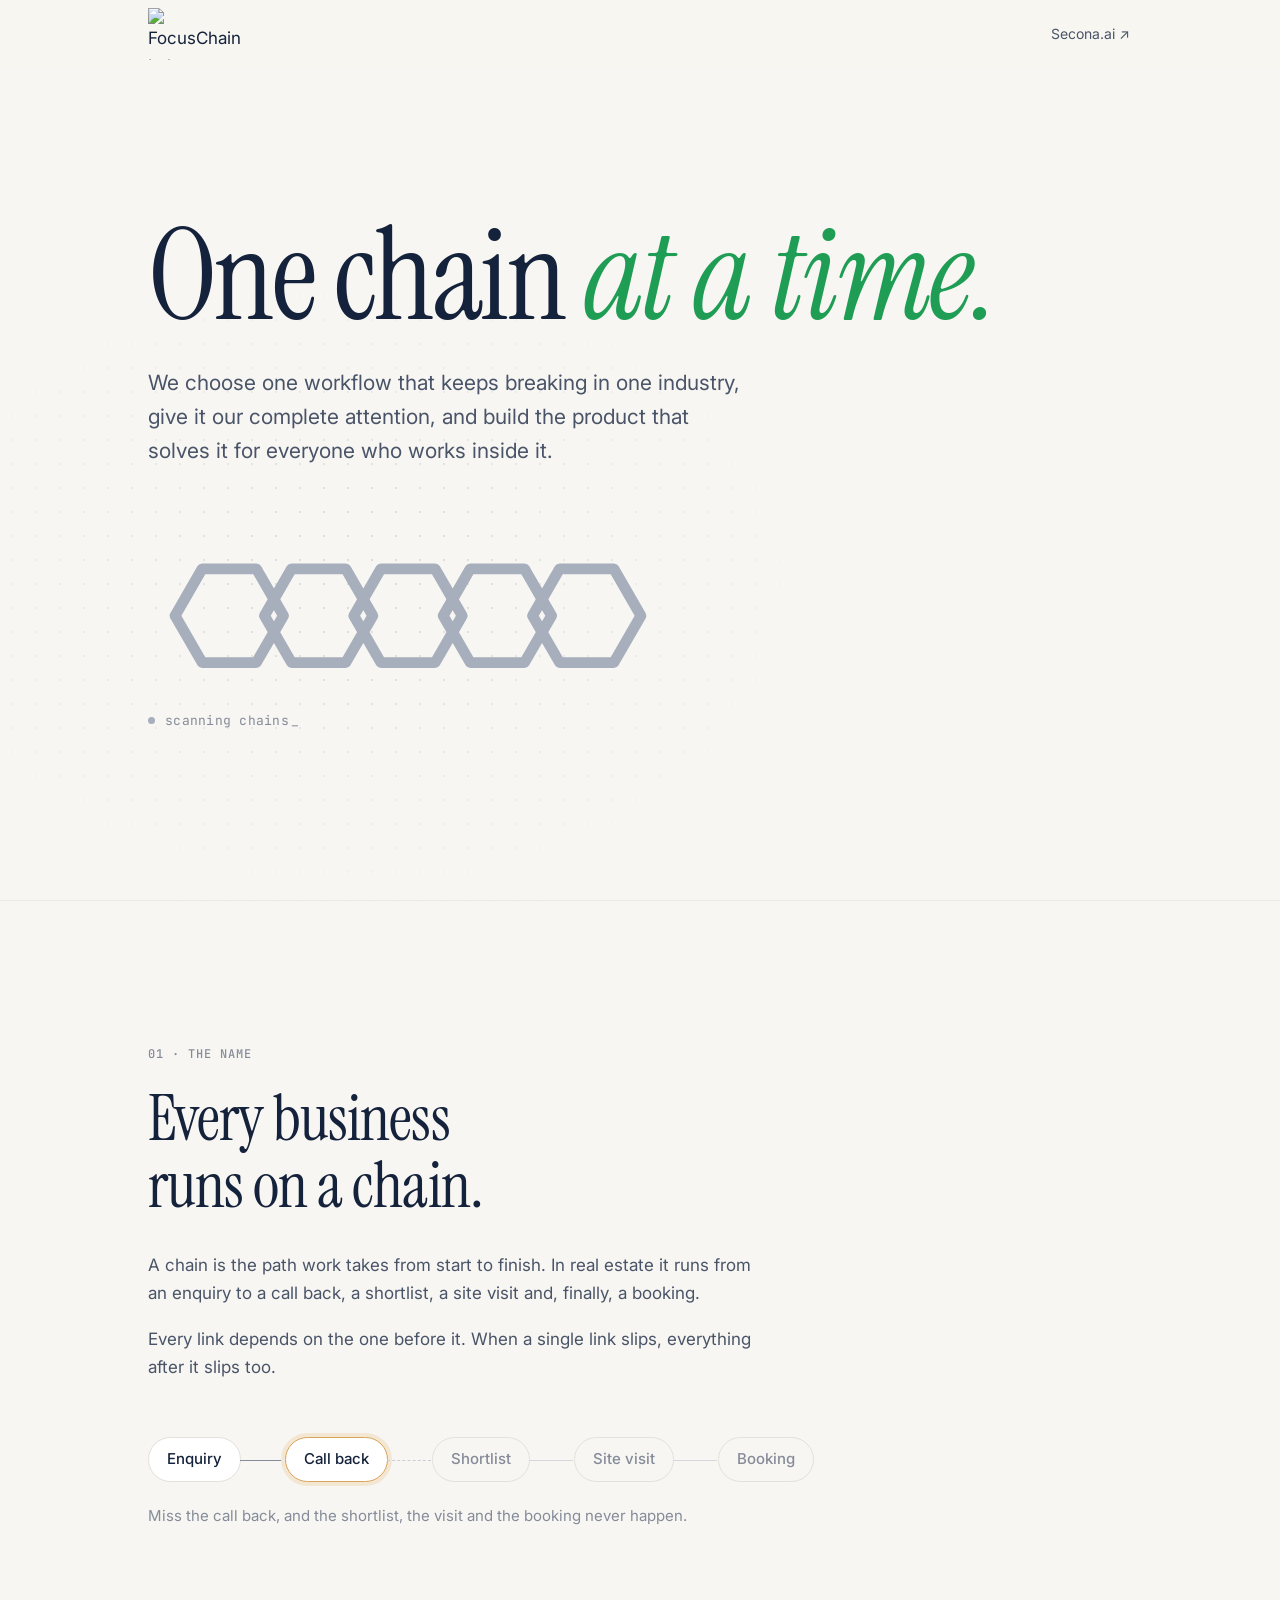
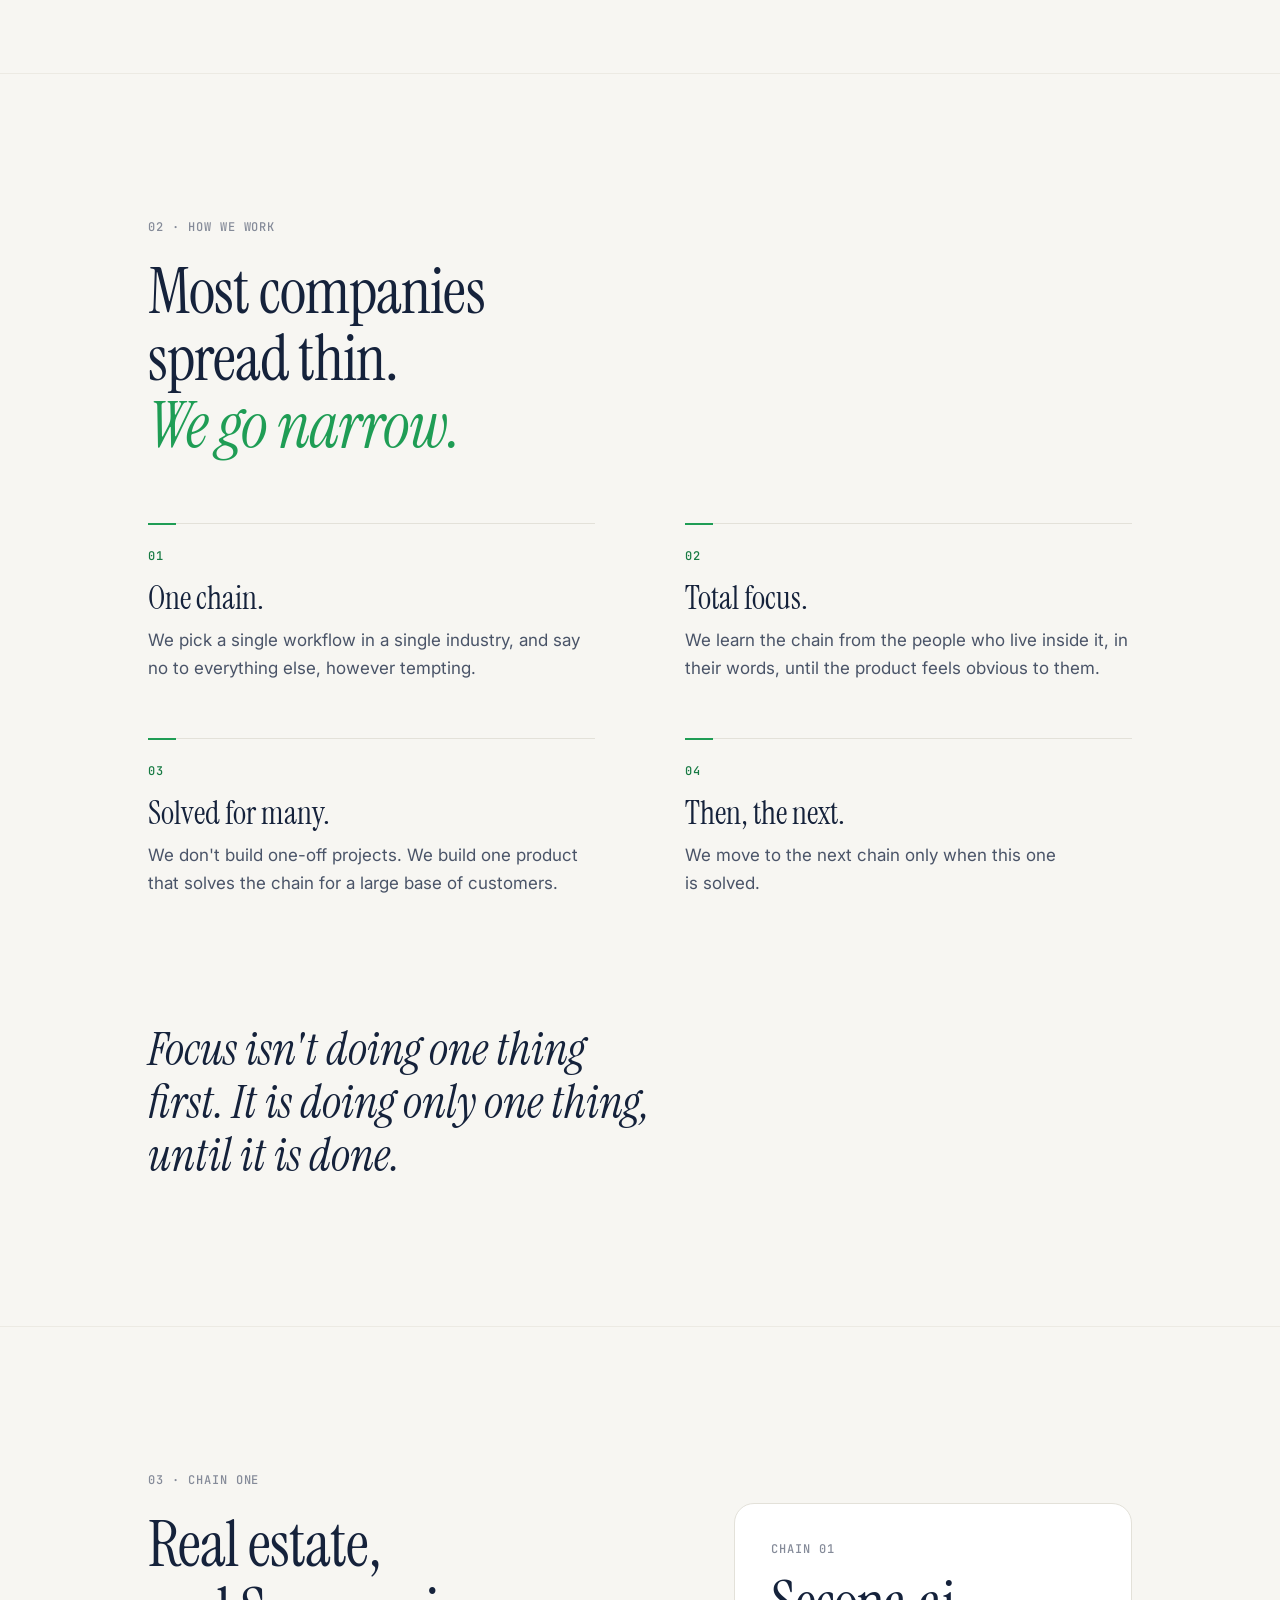
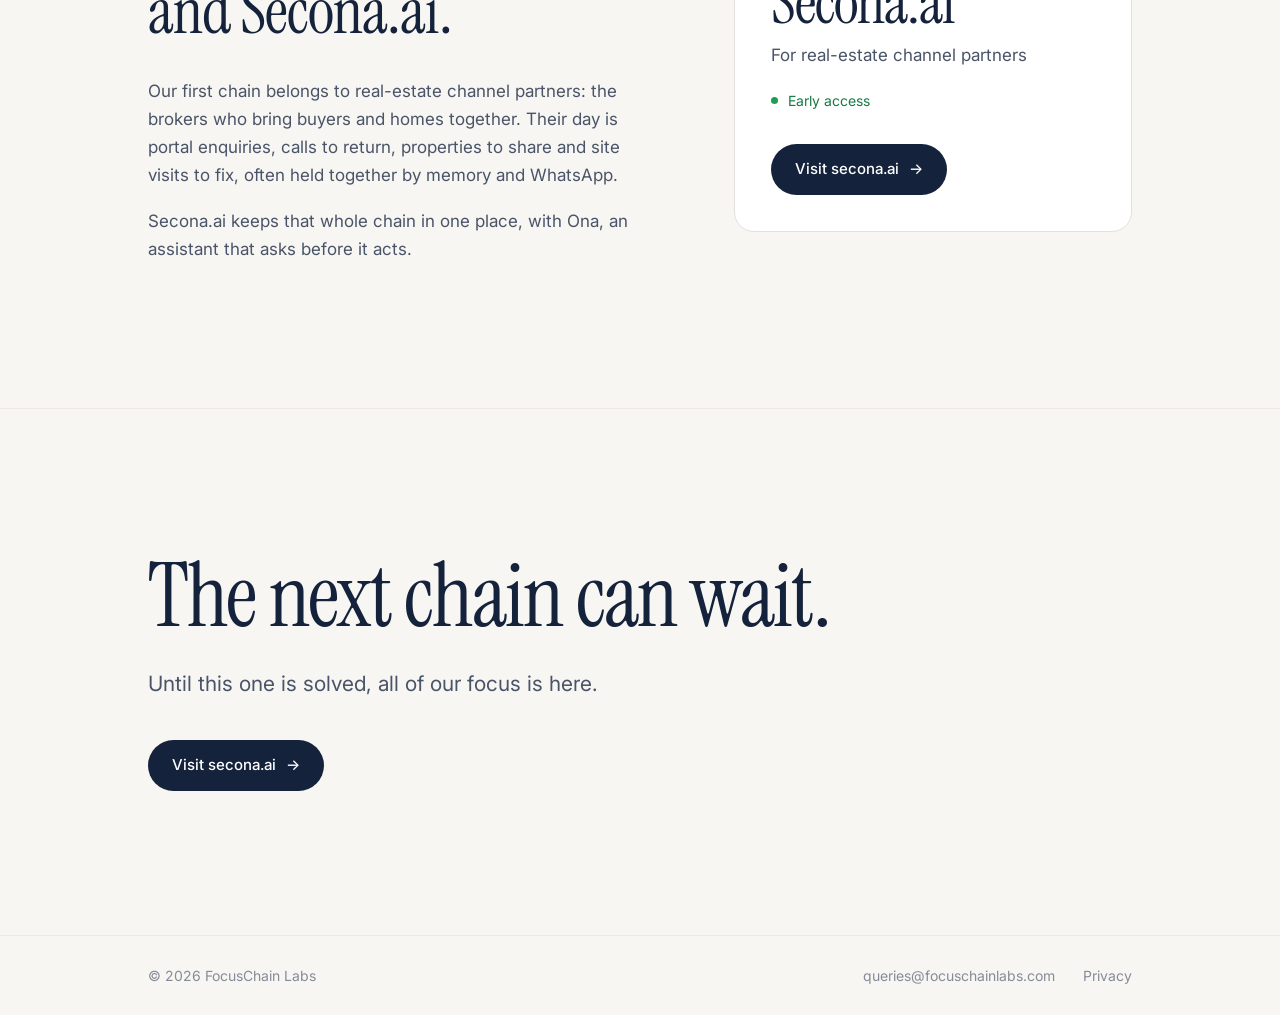
==== commit 0928f3e2: "Use the original FocusChain Labs logo image in the header and favicon The header had a redrawn SVG m" ====
--- a/index.html
+++ b/index.html
@@ -11,7 +11,8 @@
 <meta property="og:title" content="FocusChain Labs — One chain at a time" />
 <meta property="og:description" content="We choose one workflow that keeps breaking in one industry, and give it our complete attention until it is solved." />
 <meta name="theme-color" content="#F7F6F2" />
-<link rel="icon" href="data:image/svg+xml,%3Csvg xmlns='http://www.w3.org/2000/svg' viewBox='0 0 24 36'%3E%3Cg fill='none' stroke-width='3' stroke-linejoin='round'%3E%3Cpath stroke='%231D3868' d='M12 1.5l8.66 5v10l-8.66 5-8.66-5v-10z'/%3E%3Cpath stroke='%231F9D55' d='M12 14.5l8.66 5v10l-8.66 5-8.66-5v-10z'/%3E%3C/g%3E%3C/svg%3E" />
+<link rel="icon" type="image/png" href="favicon.png?v=1" />
+<link rel="apple-touch-icon" href="apple-touch-icon.png?v=1" />
 
 <!-- Google Analytics 4 -->
 <script async src="https://www.googletagmanager.com/gtag/js?id=G-V8CHBM579Z"></script>
@@ -27,7 +28,7 @@
 <link rel="preconnect" href="https://fonts.googleapis.com" />
 <link rel="preconnect" href="https://fonts.gstatic.com" crossorigin />
 <link href="https://fonts.googleapis.com/css2?family=Instrument+Serif:ital@0;1&family=Inter:wght@400;500;600&family=JetBrains+Mono:wght@400;500&display=swap" rel="stylesheet" />
-<link rel="stylesheet" href="site.css?v=1" />
+<link rel="stylesheet" href="site.css?v=2" />
 </head>
 <body>
 
@@ -35,21 +36,13 @@
   <defs>
     <!-- One chain link: a flat-top hexagon, radius 40, centred on the origin. -->
     <path id="hex" d="M40 0L20 34.64L-20 34.64L-40 0L-20 -34.64L20 -34.64Z" />
-    <!-- The logo mark's link: a pointy-top hexagon, radius 10. -->
-    <path id="hex-mark" d="M0 -10L8.66 -5L8.66 5L0 10L-8.66 5L-8.66 -5Z" />
   </defs>
 </svg>
 
 <header class="site-header">
   <div class="wrap header-inner">
     <a href="./" class="brand" aria-label="FocusChain Labs home">
-      <svg class="mark" viewBox="0 0 24 36" aria-hidden="true">
-        <clipPath id="mark-clip"><rect x="0" y="12" width="12" height="12" /></clipPath>
-        <use href="#hex-mark" x="12" y="11.5" class="mark-top" />
-        <use href="#hex-mark" x="12" y="24.5" class="mark-bottom" />
-        <use href="#hex-mark" x="12" y="11.5" class="mark-top" clip-path="url(#mark-clip)" />
-      </svg>
-      <span class="brand-name">FocusChain Labs</span>
+      <img src="logo-wordmark.png" alt="FocusChain Labs" class="brand-logo" width="371" height="195" />
     </a>
     <a href="https://secona.ai" class="header-link" target="_blank" rel="noopener">Secona.ai <span aria-hidden="true">↗</span></a>
   </div>
--- a/site.css
+++ b/site.css
@@ -80,22 +80,11 @@
   text-decoration: none;
 }
 
-.mark { width: 18px; height: 27px; flex: none; overflow: visible; }
-.mark use { fill: none; stroke-width: 3; stroke-linejoin: round; }
-.mark-top { stroke: var(--navy); }
-.mark-bottom { stroke: var(--green); }
-
-.js .mark use {
-  stroke-dasharray: 62;
-  stroke-dashoffset: 62;
-  animation: draw 1.4s var(--ease-out) .15s forwards;
-}
-.js .mark .mark-bottom { animation-delay: .45s; }
-
-.brand-name {
-  font-weight: 600;
-  font-size: 15px;
-  letter-spacing: -0.01em;
+/* The original FocusChain Labs logo image, sized as the old site had it. */
+.brand-logo { display: block; height: 52px; width: auto; }
+
+@media (max-width: 760px) {
+  .brand-logo { height: 42px; }
 }
 
 .header-link {
@@ -686,7 +675,6 @@
   }
   .js .display .w,
   .js .hero-lede { opacity: 1; filter: none; transform: none; }
-  .js .mark use { stroke-dashoffset: 0; }
   .js .reveal { opacity: 1; transform: none; }
 }
 
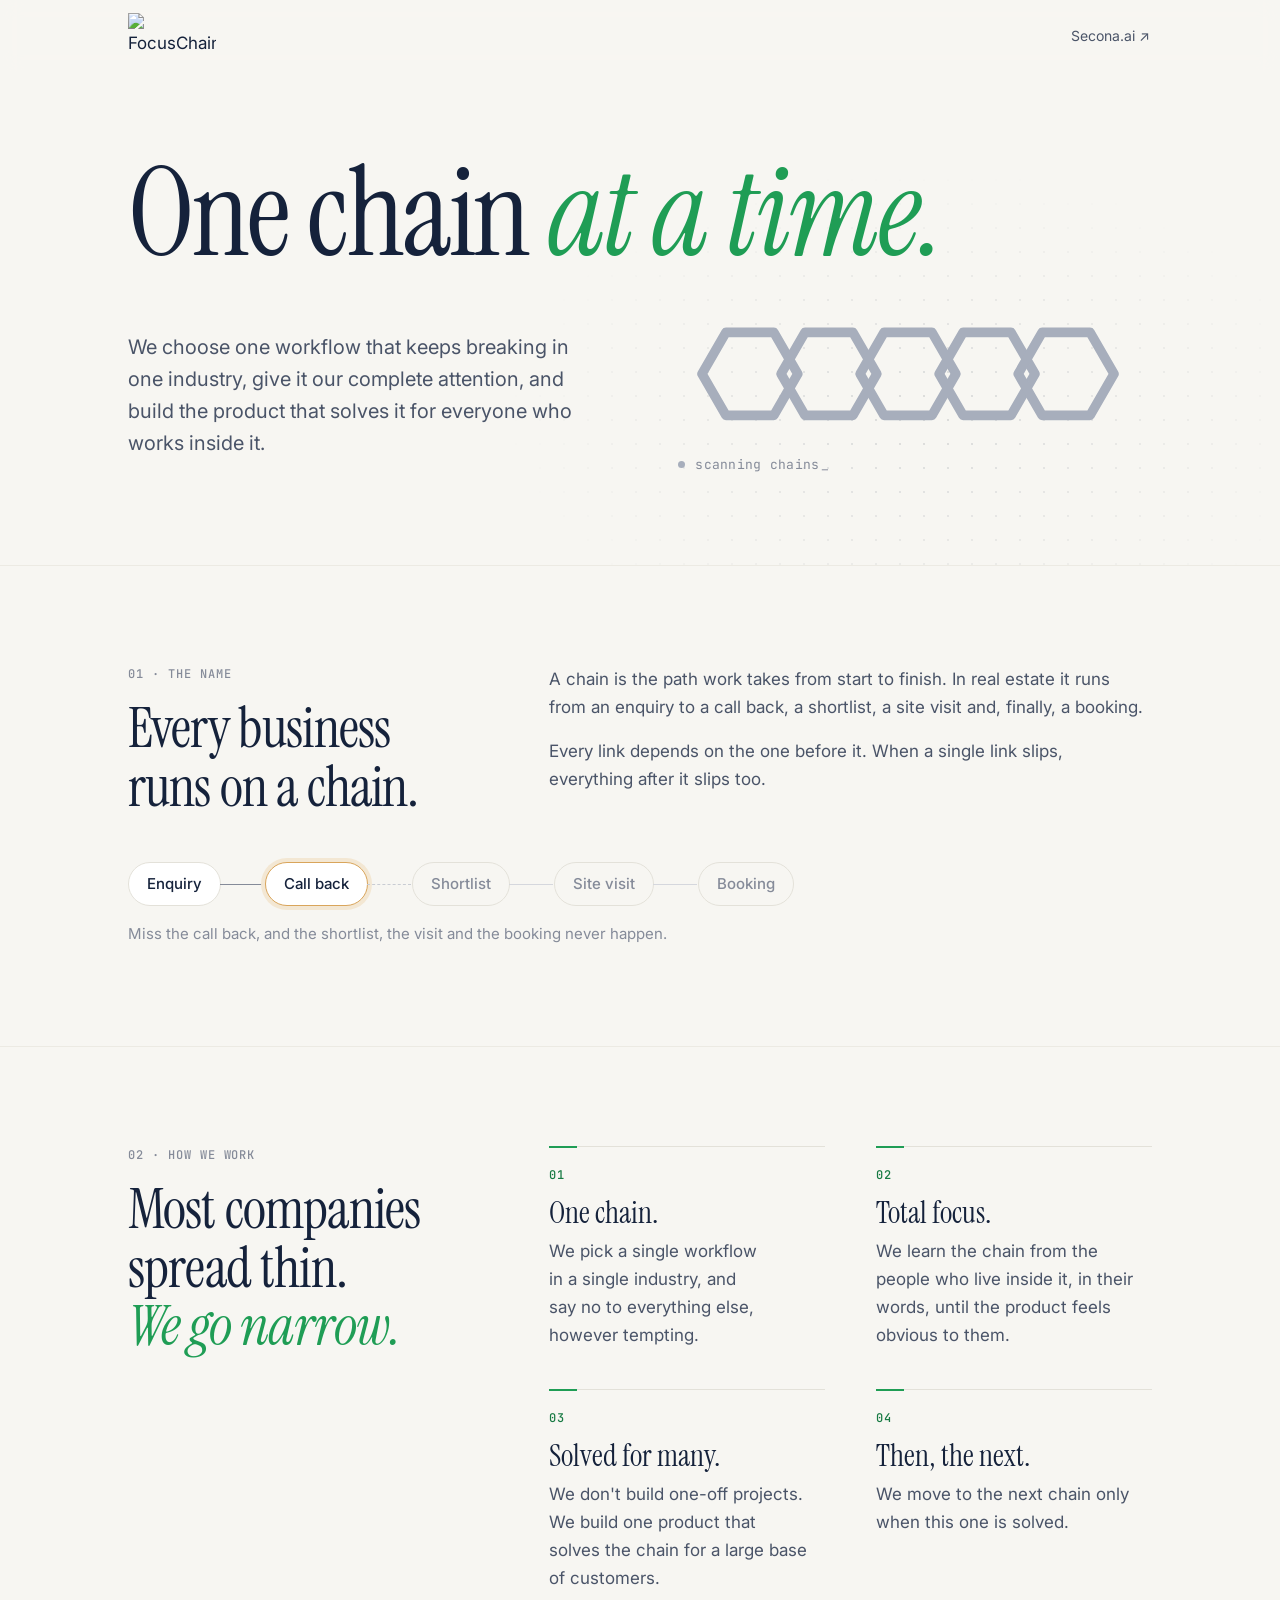
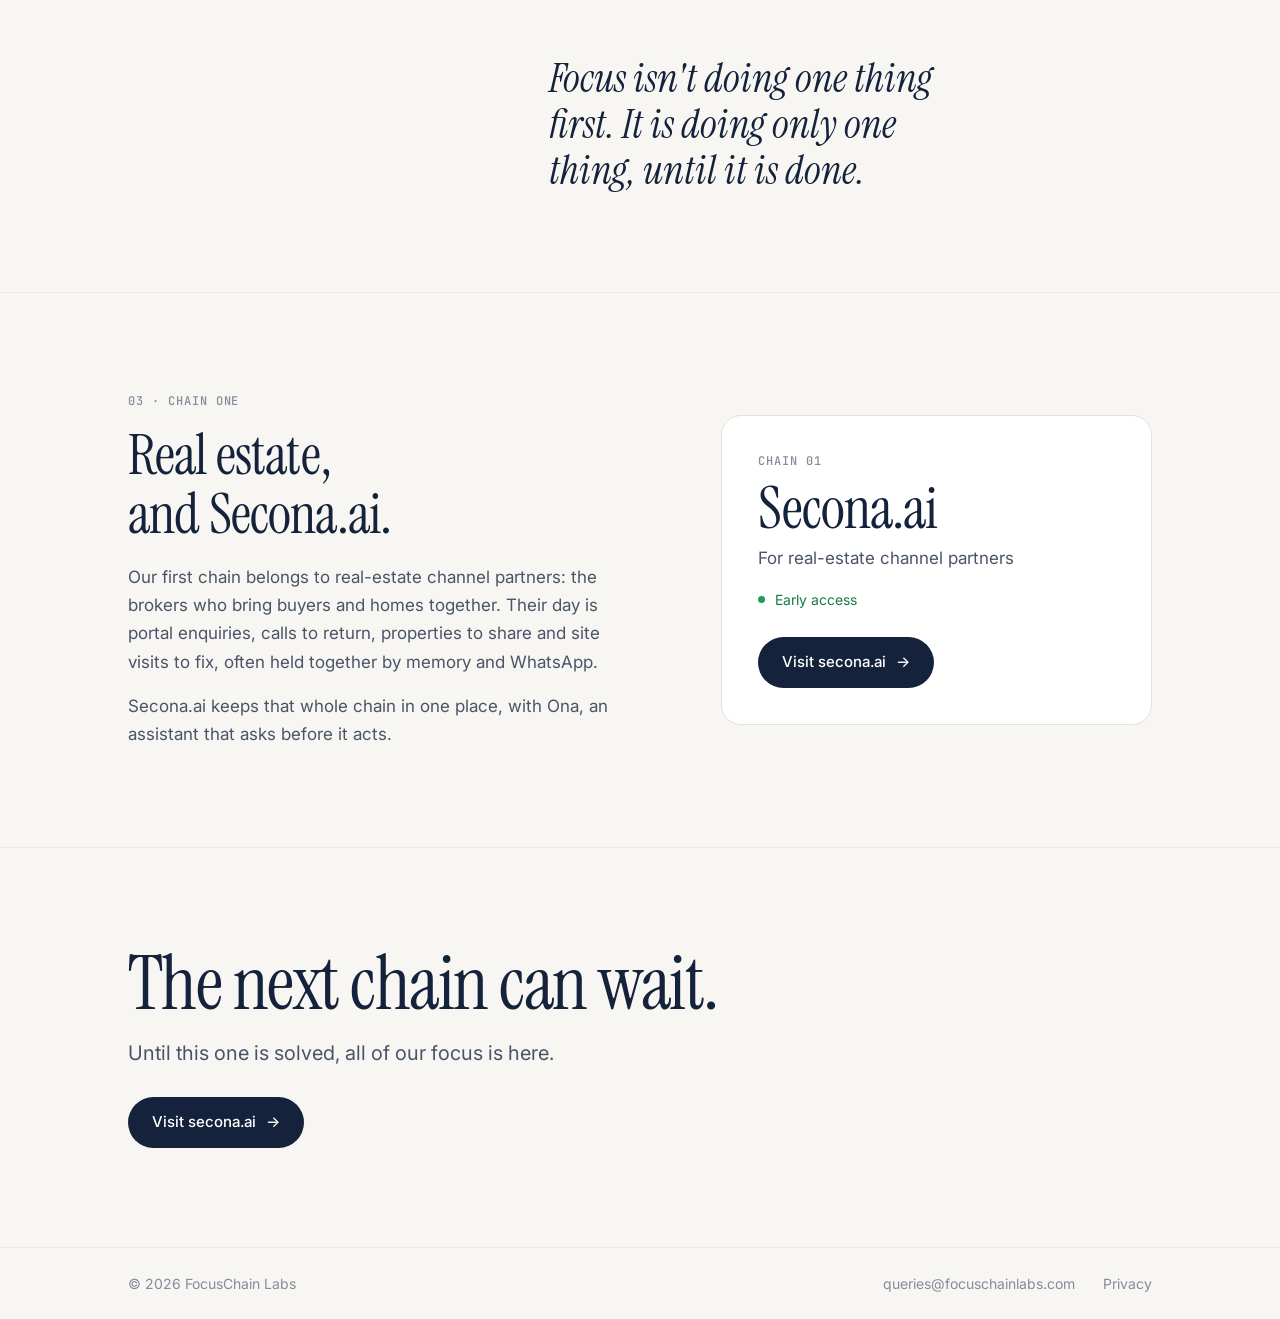
==== commit cb49024c: "Tighten spacing across the site Section padding drops from clamp(96px, 16vh, 176px) to clamp(72px, 1" ====
--- a/index.html
+++ b/index.html
@@ -28,7 +28,7 @@
 <link rel="preconnect" href="https://fonts.googleapis.com" />
 <link rel="preconnect" href="https://fonts.gstatic.com" crossorigin />
 <link href="https://fonts.googleapis.com/css2?family=Instrument+Serif:ital@0;1&family=Inter:wght@400;500;600&family=JetBrains+Mono:wght@400;500&display=swap" rel="stylesheet" />
-<link rel="stylesheet" href="site.css?v=2" />
+<link rel="stylesheet" href="site.css?v=3" />
 </head>
 <body>
 
@@ -57,68 +57,74 @@
         <span class="w" style="--i:0">One</span> <span class="w" style="--i:1">chain</span>
         <em><span class="w" style="--i:2">at</span> <span class="w" style="--i:3">a</span> <span class="w" style="--i:4">time.</span></em>
       </h1>
-      <p class="lede hero-lede">We choose one workflow that keeps breaking in one industry, give it our complete attention, and build the product that solves it for everyone who works inside it.</p>
-
-      <div class="focus">
-        <svg class="chain" id="focusChain" viewBox="0 0 384 100" role="img" aria-label="A chain of five links. Four drift out of focus; the one in the middle is sharp, green and framed.">
-          <defs>
-            <clipPath id="j1" clipPathUnits="userSpaceOnUse"><rect x="70" y="0" width="46" height="50" /></clipPath>
-            <clipPath id="j2" clipPathUnits="userSpaceOnUse"><rect x="136" y="0" width="46" height="50" /></clipPath>
-            <clipPath id="j3" clipPathUnits="userSpaceOnUse"><rect x="202" y="50" width="46" height="50" /></clipPath>
-            <clipPath id="j4" clipPathUnits="userSpaceOnUse"><rect x="268" y="0" width="46" height="50" /></clipPath>
-
-            <!-- The scan beam only shows where it crosses a link. -->
-            <mask id="links-mask" maskUnits="userSpaceOnUse" x="-20" y="-20" width="424" height="140">
-              <g fill="none" stroke="#fff" stroke-width="8" stroke-linejoin="round">
-                <use href="#hex" x="60" y="50" />
-                <use href="#hex" x="126" y="50" />
-                <use href="#hex" x="192" y="50" />
-                <use href="#hex" x="258" y="50" />
-                <use href="#hex" x="324" y="50" />
-              </g>
-            </mask>
-            <linearGradient id="beam-fill" x1="0" y1="0" x2="1" y2="0">
-              <stop offset="0" stop-color="#3DDC84" stop-opacity="0" />
-              <stop offset="0.5" stop-color="#3DDC84" stop-opacity="1" />
-              <stop offset="1" stop-color="#3DDC84" stop-opacity="0" />
-            </linearGradient>
-          </defs>
-
-          <use href="#hex" x="60"  y="50" class="link link-dim" />
-          <use href="#hex" x="126" y="50" class="link link-dim" />
-          <use href="#hex" x="258" y="50" class="link link-dim" />
-          <use href="#hex" x="324" y="50" class="link link-dim" />
-          <use href="#hex" x="60"  y="50" class="link link-dim" clip-path="url(#j1)" />
-          <use href="#hex" x="258" y="50" class="link link-dim" clip-path="url(#j4)" />
-
-          <use href="#hex" x="192" y="50" class="link link-focus" />
-
-          <use href="#hex" x="126" y="50" class="link link-dim" clip-path="url(#j2)" />
-          <use href="#hex" x="258" y="50" class="link link-dim" clip-path="url(#j3)" />
-
-          <g mask="url(#links-mask)">
-            <rect class="beam" x="-6" y="-10" width="32" height="120" fill="url(#beam-fill)" />
-          </g>
-
-          <path class="reticle" d="M136 8V-4H148M236 -4H248V8M248 92V104H236M148 104H136V92" />
-        </svg>
-
-        <p class="readout" id="readout"><i class="readout-dot" aria-hidden="true"></i><span id="readoutText">focus locked · chain 01 · real estate</span></p>
+
+      <div class="hero-row">
+        <p class="lede hero-lede">We choose one workflow that keeps breaking in one industry, give it our complete attention, and build the product that solves it for everyone who works inside it.</p>
+
+        <div class="focus">
+          <svg class="chain" id="focusChain" viewBox="0 0 384 100" role="img" aria-label="A chain of five links. Four drift out of focus; the one in the middle is sharp, green and framed.">
+            <defs>
+              <clipPath id="j1" clipPathUnits="userSpaceOnUse"><rect x="70" y="0" width="46" height="50" /></clipPath>
+              <clipPath id="j2" clipPathUnits="userSpaceOnUse"><rect x="136" y="0" width="46" height="50" /></clipPath>
+              <clipPath id="j3" clipPathUnits="userSpaceOnUse"><rect x="202" y="50" width="46" height="50" /></clipPath>
+              <clipPath id="j4" clipPathUnits="userSpaceOnUse"><rect x="268" y="0" width="46" height="50" /></clipPath>
+
+              <!-- The scan beam only shows where it crosses a link. -->
+              <mask id="links-mask" maskUnits="userSpaceOnUse" x="-20" y="-20" width="424" height="140">
+                <g fill="none" stroke="#fff" stroke-width="8" stroke-linejoin="round">
+                  <use href="#hex" x="60" y="50" />
+                  <use href="#hex" x="126" y="50" />
+                  <use href="#hex" x="192" y="50" />
+                  <use href="#hex" x="258" y="50" />
+                  <use href="#hex" x="324" y="50" />
+                </g>
+              </mask>
+              <linearGradient id="beam-fill" x1="0" y1="0" x2="1" y2="0">
+                <stop offset="0" stop-color="#3DDC84" stop-opacity="0" />
+                <stop offset="0.5" stop-color="#3DDC84" stop-opacity="1" />
+                <stop offset="1" stop-color="#3DDC84" stop-opacity="0" />
+              </linearGradient>
+            </defs>
+
+            <use href="#hex" x="60"  y="50" class="link link-dim" />
+            <use href="#hex" x="126" y="50" class="link link-dim" />
+            <use href="#hex" x="258" y="50" class="link link-dim" />
+            <use href="#hex" x="324" y="50" class="link link-dim" />
+            <use href="#hex" x="60"  y="50" class="link link-dim" clip-path="url(#j1)" />
+            <use href="#hex" x="258" y="50" class="link link-dim" clip-path="url(#j4)" />
+
+            <use href="#hex" x="192" y="50" class="link link-focus" />
+
+            <use href="#hex" x="126" y="50" class="link link-dim" clip-path="url(#j2)" />
+            <use href="#hex" x="258" y="50" class="link link-dim" clip-path="url(#j3)" />
+
+            <g mask="url(#links-mask)">
+              <rect class="beam" x="-6" y="-10" width="32" height="120" fill="url(#beam-fill)" />
+            </g>
+
+            <path class="reticle" d="M136 8V-4H148M236 -4H248V8M248 92V104H236M148 104H136V92" />
+          </svg>
+
+          <p class="readout" id="readout"><i class="readout-dot" aria-hidden="true"></i><span id="readoutText">focus locked · chain 01 · real estate</span></p>
+        </div>
       </div>
     </div>
   </section>
 
   <!-- ── 01 The name ── -->
   <section class="block" id="the-name">
-    <div class="wrap">
-      <p class="label reveal">01 · The name</p>
-      <h2 class="heading reveal">Every business runs on a chain.</h2>
-      <div class="prose reveal">
+    <div class="wrap split">
+      <div class="split-head">
+        <p class="label reveal">01 · The name</p>
+        <h2 class="heading reveal">Every business runs on a chain.</h2>
+      </div>
+
+      <div class="split-body prose reveal">
         <p>A chain is the path work takes from start to finish. In real estate it runs from an enquiry to a call back, a shortlist, a site visit and, finally, a booking.</p>
         <p>Every link depends on the one before it. When a single link slips, everything after it slips too.</p>
       </div>
 
-      <figure class="steps-figure reveal">
+      <figure class="steps-figure split-wide reveal">
         <ol class="steps" aria-label="The real-estate chain">
           <li class="step">Enquiry</li>
           <li class="step step-slip">Call back</li>
@@ -133,36 +139,40 @@
 
   <!-- ── 02 How we work ── -->
   <section class="block" id="how-we-work">
-    <div class="wrap">
-      <p class="label reveal">02 · How we work</p>
-      <h2 class="heading reveal">Most companies spread thin. <em>We go narrow.</em></h2>
-
-      <ol class="principles">
-        <li class="principle reveal">
-          <span class="principle-num" aria-hidden="true">01</span>
-          <h3>One chain.</h3>
-          <p>We pick a single workflow in a single industry, and say no to everything else, however tempting.</p>
-        </li>
-        <li class="principle reveal">
-          <span class="principle-num" aria-hidden="true">02</span>
-          <h3>Total focus.</h3>
-          <p>We learn the chain from the people who live inside it, in their words, until the product feels obvious to them.</p>
-        </li>
-        <li class="principle reveal">
-          <span class="principle-num" aria-hidden="true">03</span>
-          <h3>Solved for many.</h3>
-          <p>We don't build one-off projects. We build one product that solves the chain for a large base of customers.</p>
-        </li>
-        <li class="principle reveal">
-          <span class="principle-num" aria-hidden="true">04</span>
-          <h3>Then, the next.</h3>
-          <p>We move to the next chain only when this one is solved.</p>
-        </li>
-      </ol>
-
-      <blockquote class="pull reveal" id="focus">
-        <p>Focus isn't doing one thing first. It is doing only one thing, until it is done.</p>
-      </blockquote>
+    <div class="wrap split">
+      <div class="split-head">
+        <p class="label reveal">02 · How we work</p>
+        <h2 class="heading reveal">Most companies spread thin. <em>We go narrow.</em></h2>
+      </div>
+
+      <div class="split-body">
+        <ol class="principles">
+          <li class="principle reveal">
+            <span class="principle-num" aria-hidden="true">01</span>
+            <h3>One chain.</h3>
+            <p>We pick a single workflow in a single industry, and say no to everything else, however tempting.</p>
+          </li>
+          <li class="principle reveal">
+            <span class="principle-num" aria-hidden="true">02</span>
+            <h3>Total focus.</h3>
+            <p>We learn the chain from the people who live inside it, in their words, until the product feels obvious to them.</p>
+          </li>
+          <li class="principle reveal">
+            <span class="principle-num" aria-hidden="true">03</span>
+            <h3>Solved for many.</h3>
+            <p>We don't build one-off projects. We build one product that solves the chain for a large base of customers.</p>
+          </li>
+          <li class="principle reveal">
+            <span class="principle-num" aria-hidden="true">04</span>
+            <h3>Then, the next.</h3>
+            <p>We move to the next chain only when this one is solved.</p>
+          </li>
+        </ol>
+
+        <blockquote class="pull reveal" id="focus">
+          <p>Focus isn't doing one thing first. It is doing only one thing, until it is done.</p>
+        </blockquote>
+      </div>
     </div>
   </section>
 
--- a/site.css
+++ b/site.css
@@ -11,8 +11,7 @@
   --line: #E3E1D9;
   --line-soft: #ECEAE3;
 
-  --navy: #1D3868;          /* logo: top link */
-  --green: #1F9D55;         /* logo: bottom link */
+  --green: #1F9D55;         /* the logo's green */
   --green-ink: #177A43;     /* green that holds contrast on --bg for small text */
   --link-rest: #A7AEBC;
   --slip: #D9A55B;
@@ -24,9 +23,12 @@
 
   --ease-out: cubic-bezier(.2, .7, .2, 1);
 
-  --wrap: 1080px;
+  --wrap: 1120px;
+  --gutter: clamp(20px, 5vw, 48px);
   --measure: 38rem;
-  --space-block: clamp(96px, 16vh, 176px);
+  --header-h: 72px;
+  --space-block: clamp(72px, 11vh, 120px);
+  --gap-split: clamp(40px, 6vw, 88px);
 }
 
 *,
@@ -52,7 +54,7 @@
   width: 100%;
   max-width: var(--wrap);
   margin: 0 auto;
-  padding: 0 clamp(20px, 5vw, 48px);
+  padding: 0 var(--gutter);
 }
 
 /* ── Header ── */
@@ -61,7 +63,7 @@
   position: sticky;
   top: 0;
   z-index: 10;
-  background: rgba(247, 246, 242, 0.86);
+  background: rgba(247, 246, 242, 0.88);
   -webkit-backdrop-filter: saturate(140%) blur(10px);
   backdrop-filter: saturate(140%) blur(10px);
 }
@@ -70,22 +72,13 @@
   display: flex;
   align-items: center;
   justify-content: space-between;
-  height: 68px;
-}
-
-.brand {
-  display: inline-flex;
-  align-items: center;
-  gap: 10px;
-  text-decoration: none;
-}
-
-/* The original FocusChain Labs logo image, sized as the old site had it. */
-.brand-logo { display: block; height: 52px; width: auto; }
-
-@media (max-width: 760px) {
-  .brand-logo { height: 42px; }
-}
+  height: var(--header-h);
+}
+
+.brand { display: inline-flex; align-items: center; text-decoration: none; }
+
+/* The original FocusChain Labs logo image. */
+.brand-logo { display: block; height: 46px; width: auto; }
 
 .header-link {
   font-size: 14px;
@@ -101,14 +94,14 @@
 .display {
   font-family: var(--font-display);
   font-weight: 400;
-  font-size: clamp(56px, 10vw, 128px);
+  font-size: clamp(56px, 9.6vw, 124px);
   line-height: 0.98;
   letter-spacing: -0.02em;
   margin: 0;
 }
 .display em,
 .heading em { font-style: italic; color: var(--green); }
-.display-sm { font-size: clamp(44px, 7vw, 88px); }
+.display-sm { font-size: clamp(40px, 6vw, 76px); }
 
 /* Keep "at a time." on one line, and never leave a single word on the last line. */
 .display em { white-space: nowrap; }
@@ -132,19 +125,19 @@
 .heading {
   font-family: var(--font-display);
   font-weight: 400;
-  font-size: clamp(38px, 5.4vw, 64px);
+  font-size: clamp(36px, 4.4vw, 56px);
   line-height: 1.05;
   letter-spacing: -0.015em;
-  margin: 0 0 32px;
-  max-width: 16ch;
+  margin: 0 0 20px;
+  max-width: 14ch;
 }
 
 .lede {
-  font-size: clamp(18px, 1.9vw, 21px);
+  font-size: clamp(18px, 1.7vw, 20px);
   line-height: 1.6;
   color: var(--ink-soft);
   max-width: var(--measure);
-  margin: 28px 0 0;
+  margin: 20px 0 0;
 }
 
 .label {
@@ -154,38 +147,44 @@
   letter-spacing: 0.08em;
   text-transform: uppercase;
   color: var(--ink-mute);
-  margin: 0 0 20px;
+  margin: 0 0 14px;
 }
 
 .prose { max-width: var(--measure); color: var(--ink-soft); }
-.prose p { margin: 0 0 18px; }
+.prose p { margin: 0 0 16px; }
 .prose p:last-child { margin-bottom: 0; }
 
 /* ── Hero ── */
 
 .hero {
   position: relative;
-  min-height: calc(100vh - 68px);
-  min-height: calc(100svh - 68px);
-  display: flex;
-  align-items: center;
-  padding: 48px 0 72px;
+  padding: clamp(48px, 9vh, 104px) 0 clamp(56px, 10vh, 112px);
   overflow: hidden;
 }
 
-/* A faint instrument grid, sharp in the middle and gone at the edges. */
+/* A faint instrument grid, sharp around the chain and gone at the edges. */
 .hero::before {
   content: "";
   position: absolute;
   inset: 0;
   background-image: radial-gradient(circle, rgba(21, 34, 59, 0.13) 1px, transparent 1.3px);
   background-size: 24px 24px;
-  -webkit-mask-image: radial-gradient(ellipse 55% 60% at 28% 62%, #000 0%, transparent 72%);
-  mask-image: radial-gradient(ellipse 55% 60% at 28% 62%, #000 0%, transparent 72%);
+  -webkit-mask-image: radial-gradient(ellipse 45% 70% at 72% 70%, #000 0%, transparent 72%);
+  mask-image: radial-gradient(ellipse 45% 70% at 72% 70%, #000 0%, transparent 72%);
   pointer-events: none;
 }
 
-.hero-inner { position: relative; display: flex; flex-direction: column; }
+.hero-inner { position: relative; }
+
+.hero-row {
+  display: grid;
+  grid-template-columns: minmax(0, 1fr) minmax(0, 1fr);
+  gap: var(--gap-split);
+  align-items: center;
+  margin-top: clamp(28px, 4.5vh, 48px);
+}
+.hero-row .lede { margin: 0; }
+
 /* The hero plays on load, not on scroll: it is always the first thing in view. */
 .js .hero-lede {
   opacity: 0;
@@ -193,11 +192,9 @@
   animation: rise .9s var(--ease-out) .6s forwards;
 }
 
-.focus { margin-top: clamp(48px, 9vh, 88px); }
-
 .chain {
   display: block;
-  width: min(100%, 520px);
+  width: min(100%, 460px);
   height: auto;
   overflow: visible;
 }
@@ -235,7 +232,7 @@
   display: flex;
   align-items: center;
   gap: 10px;
-  margin: 26px 0 0;
+  margin: 20px 0 0;
   font-family: var(--font-mono);
   font-size: 13px;
   letter-spacing: 0.02em;
@@ -263,11 +260,23 @@
   border-top: 1px solid var(--line-soft);
 }
 
+/* Heading on the left, content on the right; wide pieces span both. */
+.split {
+  display: grid;
+  grid-template-columns: minmax(0, 4fr) minmax(0, 7fr);
+  column-gap: var(--gap-split);
+  row-gap: clamp(36px, 5vh, 56px);
+  align-items: start;
+}
+.split-head { position: sticky; top: calc(var(--header-h) + 32px); }
+.split-head .heading { margin-bottom: 0; }
+.split-wide { grid-column: 1 / -1; }
+
 /* The real-estate chain, with the link that slipped. The final look is the
    default; before the figure scrolls into view it is held "intact", then the
    chain draws link by link and breaks at the call back. */
 
-.steps-figure { margin: 56px 0 0; }
+.steps-figure { margin: 0; }
 
 .steps {
   list-style: none;
@@ -312,7 +321,7 @@
 .step.step-lost::after { border-top-color: #D5D7DD; }
 
 .steps-figure figcaption {
-  margin-top: 22px;
+  margin-top: 16px;
   font-size: 15px;
   color: var(--ink-mute);
   max-width: var(--measure);
@@ -349,14 +358,14 @@
 
 .principles {
   list-style: none;
-  margin: 64px 0 0;
+  margin: 0;
   padding: 0;
   display: grid;
   grid-template-columns: repeat(2, minmax(0, 1fr));
-  gap: 56px clamp(40px, 7vw, 96px);
-}
-
-.principle { position: relative; padding-top: 24px; }
+  gap: 40px clamp(28px, 4vw, 56px);
+}
+
+.principle { position: relative; padding-top: 20px; }
 
 .principle::before,
 .principle::after {
@@ -380,29 +389,26 @@
   font-weight: 500;
   letter-spacing: 0.06em;
   color: var(--green-ink);
-  margin-bottom: 14px;
+  margin-bottom: 10px;
 }
 
 .principle h3 {
   font-family: var(--font-display);
   font-weight: 400;
-  font-size: 32px;
+  font-size: 30px;
   line-height: 1.1;
-  margin: 0 0 10px;
-}
-
-.principle p { margin: 0; color: var(--ink-soft); max-width: 30rem; }
-
-.pull {
-  margin: clamp(88px, 14vh, 140px) 0 0;
-  padding: 0;
-}
+  margin: 0 0 8px;
+}
+
+.principle p { margin: 0; color: var(--ink-soft); }
+
+.pull { margin: clamp(48px, 7vh, 72px) 0 0; padding: 0; }
 .pull p {
-  max-width: 24ch;
+  max-width: 22ch;
   margin: 0;
   font-family: var(--font-display);
   font-style: italic;
-  font-size: clamp(30px, 4vw, 46px);
+  font-size: clamp(28px, 3.4vw, 40px);
   line-height: 1.15;
   color: var(--ink);
 }
@@ -411,8 +417,8 @@
 
 .chain-one {
   display: grid;
-  grid-template-columns: minmax(0, 1.25fr) minmax(0, 1fr);
-  gap: clamp(40px, 7vw, 96px);
+  grid-template-columns: minmax(0, 1.2fr) minmax(0, 1fr);
+  gap: var(--gap-split);
   align-items: center;
 }
 
@@ -420,12 +426,12 @@
   display: flex;
   flex-direction: column;
   align-items: flex-start;
-  gap: 6px;
+  gap: 4px;
   text-decoration: none;
   background: var(--surface);
   border: 1px solid var(--line);
   border-radius: 20px;
-  padding: 36px;
+  padding: clamp(28px, 3vw, 36px);
   transition: border-color .25s ease, box-shadow .25s ease, opacity .9s ease, transform .9s var(--ease-out);
 }
 .product-card:hover {
@@ -444,10 +450,10 @@
 
 .product-name {
   font-family: var(--font-display);
-  font-size: clamp(44px, 5vw, 60px);
+  font-size: clamp(44px, 5vw, 58px);
   line-height: 1.05;
   letter-spacing: -0.015em;
-  margin-top: 6px;
+  margin-top: 4px;
 }
 
 .product-for { color: var(--ink-soft); }
@@ -458,7 +464,7 @@
   gap: 10px;
   font-size: 14px;
   color: var(--green-ink);
-  margin: 14px 0 26px;
+  margin: 12px 0 22px;
 }
 .product-status i {
   width: 7px;
@@ -503,7 +509,7 @@
   border-top: 1px solid var(--line-soft);
 }
 .close-inner { display: flex; flex-direction: column; align-items: flex-start; }
-.close .lede { margin-bottom: 40px; }
+.close .lede { margin: 16px 0 28px; }
 
 /* Footer */
 
@@ -515,8 +521,8 @@
   align-items: center;
   justify-content: space-between;
   gap: 12px 32px;
-  padding-top: 28px;
-  padding-bottom: 28px;
+  padding-top: 24px;
+  padding-bottom: 24px;
   font-size: 14px;
   color: var(--ink-mute);
 }
@@ -524,11 +530,12 @@
 .footer-links { display: flex; flex-wrap: wrap; gap: 8px 28px; }
 .footer-links a { text-decoration: none; transition: color .2s ease; }
 .footer-links a:hover { color: var(--ink); }
+.footer-links a[aria-current="page"] { color: var(--ink); }
 
 /* ── Legal page ── */
 
 .legal-head {
-  padding: clamp(64px, 12vh, 120px) 0 clamp(48px, 8vh, 72px);
+  padding: clamp(48px, 8vh, 88px) 0 clamp(36px, 6vh, 56px);
   border-bottom: 1px solid var(--line-soft);
 }
 
@@ -536,15 +543,15 @@
   font-family: var(--font-mono);
   font-size: 13px;
   color: var(--ink-mute);
-  margin: 24px 0 0;
+  margin: 18px 0 0;
 }
 
 .legal-layout {
   display: grid;
   grid-template-columns: minmax(0, 1fr) 220px;
-  gap: clamp(40px, 7vw, 96px);
+  gap: var(--gap-split);
   align-items: start;
-  padding-top: clamp(56px, 9vh, 96px);
+  padding-top: clamp(40px, 6vh, 64px);
   padding-bottom: var(--space-block);
 }
 
@@ -553,11 +560,11 @@
 .legal h2 {
   font-family: var(--font-display);
   font-weight: 400;
-  font-size: clamp(28px, 3.2vw, 36px);
+  font-size: clamp(28px, 3vw, 34px);
   line-height: 1.15;
   color: var(--ink);
-  margin: 64px 0 16px;
-  scroll-margin-top: 96px;
+  margin: 48px 0 14px;
+  scroll-margin-top: calc(var(--header-h) + 24px);
   text-wrap: balance;
 }
 .legal h2:first-child { margin-top: 0; }
@@ -569,19 +576,19 @@
   font-weight: 500;
   letter-spacing: 0.06em;
   color: var(--green-ink);
-  margin-bottom: 10px;
+  margin-bottom: 8px;
 }
 
 .legal h3 {
   font-size: 16px;
   font-weight: 600;
   color: var(--ink);
-  margin: 28px 0 8px;
-}
-
-.legal p { margin: 0 0 16px; text-wrap: pretty; }
-.legal ul { margin: 0 0 16px; padding-left: 20px; }
-.legal li { margin: 0 0 10px; padding-left: 4px; text-wrap: pretty; }
+  margin: 24px 0 8px;
+}
+
+.legal p { margin: 0 0 14px; text-wrap: pretty; }
+.legal ul { margin: 0 0 14px; padding-left: 20px; }
+.legal li { margin: 0 0 8px; padding-left: 4px; text-wrap: pretty; }
 .legal li::marker { color: var(--ink-mute); }
 .legal strong { color: var(--ink); font-weight: 600; }
 
@@ -594,21 +601,21 @@
 .legal a:hover { color: var(--ink); }
 
 .legal-contact {
-  margin-top: 64px;
+  margin-top: 48px;
   padding: 28px;
   background: var(--surface);
   border: 1px solid var(--line);
   border-radius: 16px;
-  scroll-margin-top: 96px;
+  scroll-margin-top: calc(var(--header-h) + 24px);
 }
 .legal-contact h2 { margin-top: 0; }
 .legal-contact p:last-child { margin-bottom: 0; }
 
-.legal-toc { position: sticky; top: 100px; font-size: 14px; }
+.legal-toc { position: sticky; top: calc(var(--header-h) + 32px); font-size: 14px; }
 .legal-toc ol { list-style: none; margin: 0; padding: 0; border-left: 1px solid var(--line); }
 .legal-toc a {
   display: block;
-  padding: 6px 0 6px 16px;
+  padding: 5px 0 5px 16px;
   margin-left: -1px;
   border-left: 1px solid transparent;
   color: var(--ink-mute);
@@ -617,13 +624,6 @@
 }
 .legal-toc a:hover { color: var(--ink); border-left-color: var(--green); }
 
-.footer-links a[aria-current="page"] { color: var(--ink); }
-
-@media (max-width: 900px) {
-  .legal-layout { grid-template-columns: minmax(0, 1fr); }
-  .legal-toc { display: none; }
-}
-
 /* ── Settle-in on scroll ── */
 
 .js .reveal {
@@ -638,8 +638,6 @@
 .js .btn.reveal { transition: background-color .2s ease, opacity .9s ease, transform .9s var(--ease-out); }
 
 /* ── Keyframes ── */
-
-@keyframes draw { to { stroke-dashoffset: 0; } }
 
 @keyframes rise { to { opacity: 1; transform: none; } }
 
@@ -678,22 +676,48 @@
   .js .reveal { opacity: 1; transform: none; }
 }
 
-/* ── Small screens ── */
-
-@media (max-width: 820px) {
-  .chain-one { grid-template-columns: minmax(0, 1fr); }
-  .principles { grid-template-columns: minmax(0, 1fr); gap: 40px; }
-}
+/* ── Tablet ── */
+
+@media (max-width: 960px) {
+  .split { grid-template-columns: minmax(0, 1fr); row-gap: 24px; }
+  .split-head { position: static; }
+  .split-head .heading { max-width: 16ch; }
+  .split-wide { margin-top: 16px; }
+  .pull { margin-top: 48px; }
+
+  .legal-layout { grid-template-columns: minmax(0, 1fr); }
+  .legal-toc { display: none; }
+}
+
+@media (max-width: 860px) {
+  .hero-row { grid-template-columns: minmax(0, 1fr); gap: 36px; }
+  .hero::before {
+    -webkit-mask-image: radial-gradient(ellipse 70% 45% at 40% 80%, #000 0%, transparent 72%);
+    mask-image: radial-gradient(ellipse 70% 45% at 40% 80%, #000 0%, transparent 72%);
+  }
+  .chain-one { grid-template-columns: minmax(0, 1fr); gap: 36px; }
+}
+
+/* ── Phone ── */
 
 @media (max-width: 560px) {
+  :root {
+    --header-h: 64px;
+    --space-block: 64px;
+  }
   body { font-size: 16px; }
-  .steps { flex-direction: column; align-items: flex-start; row-gap: 22px; }
+  .brand-logo { height: 40px; }
+  .hero { padding: 40px 0 56px; }
+  .principles { grid-template-columns: minmax(0, 1fr); gap: 28px; }
+  .principle h3 { font-size: 28px; }
+
+  .steps { flex-direction: column; align-items: flex-start; row-gap: 20px; }
   .step { margin-right: 0; }
   .step:not(:last-child)::after {
     left: 28px;
     top: 100%;
     width: 0;
-    height: 22px;
+    height: 20px;
     border-top: 0;
     border-left: 1.5px solid var(--ink-mute);
     transform-origin: center top;
@@ -701,5 +725,4 @@
   .step.step-slip::after { border-left-style: dashed; border-left-color: #C9CCD3; }
   .step.step-lost::after { border-left-color: #D5D7DD; }
   .js .steps-figure:not(.is-in) .step::after { transform: scaleY(0); }
-  .product-card { padding: 28px; }
-}
+}
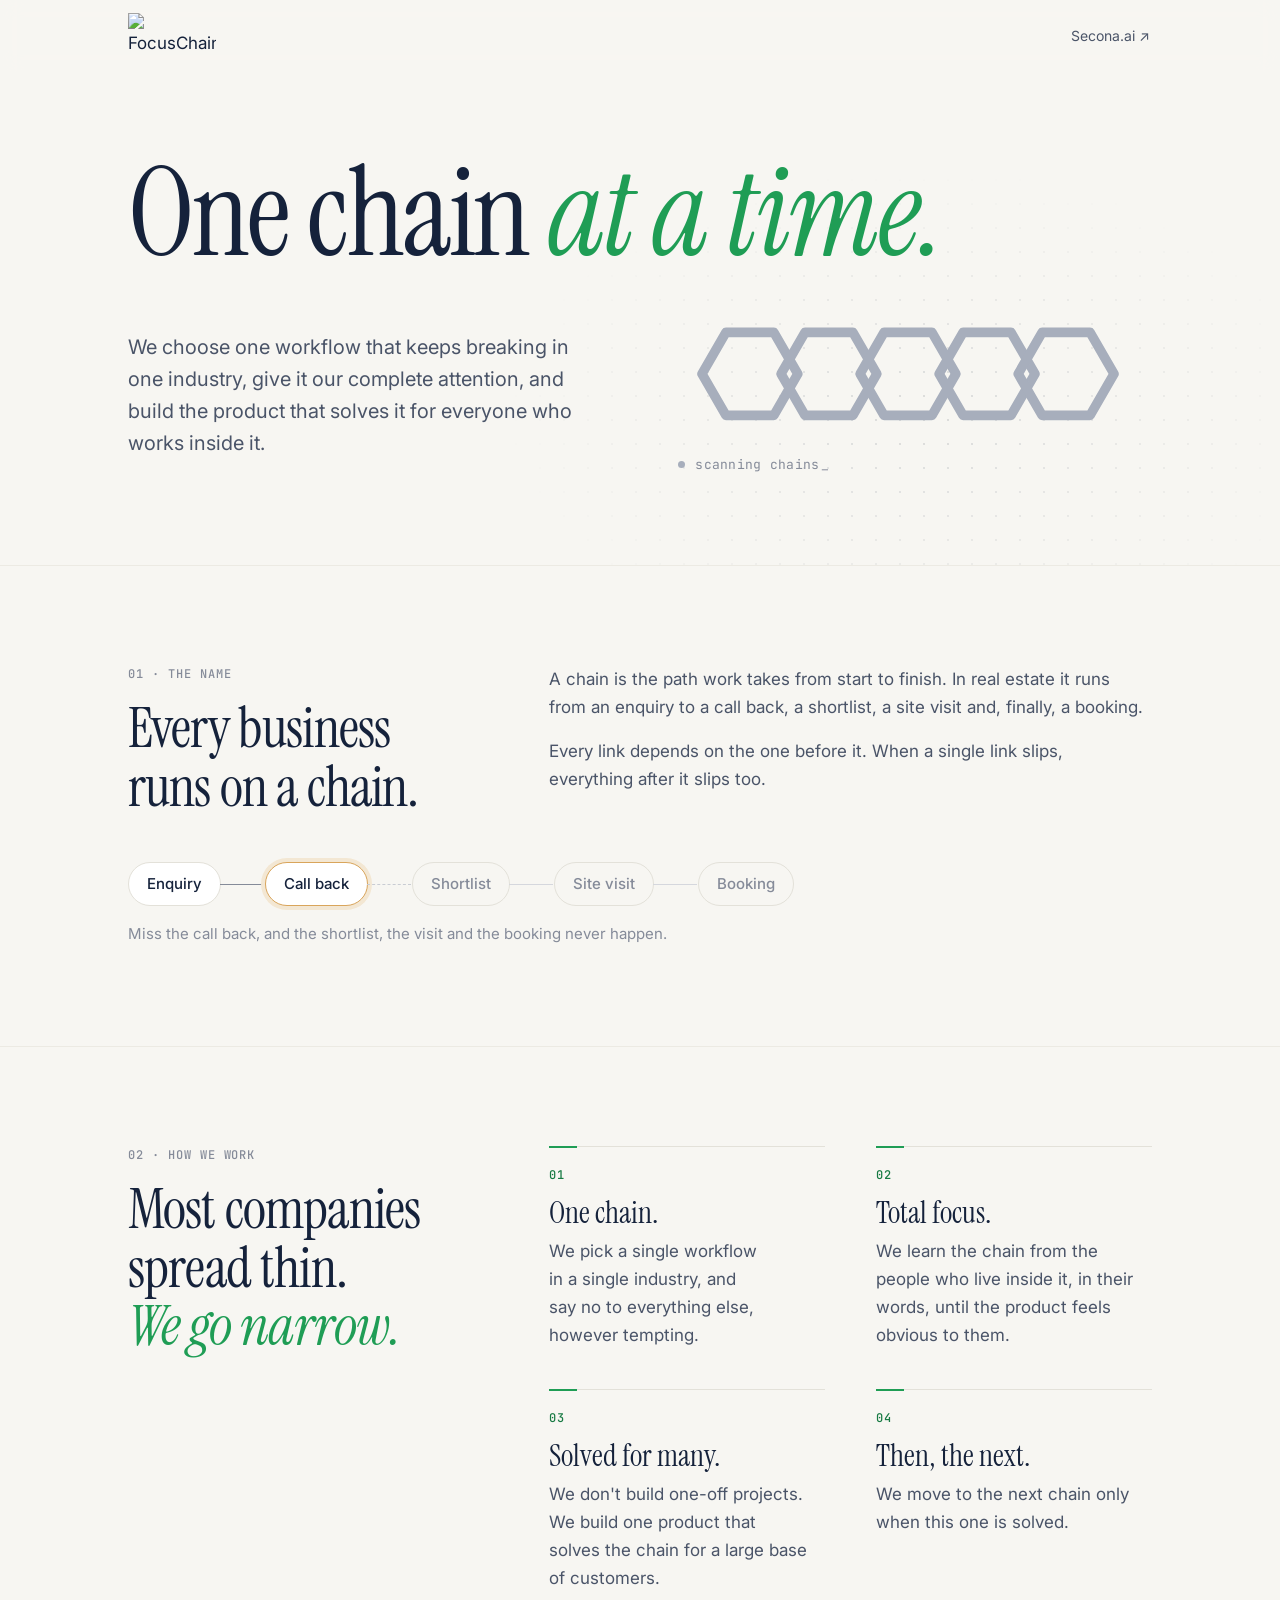
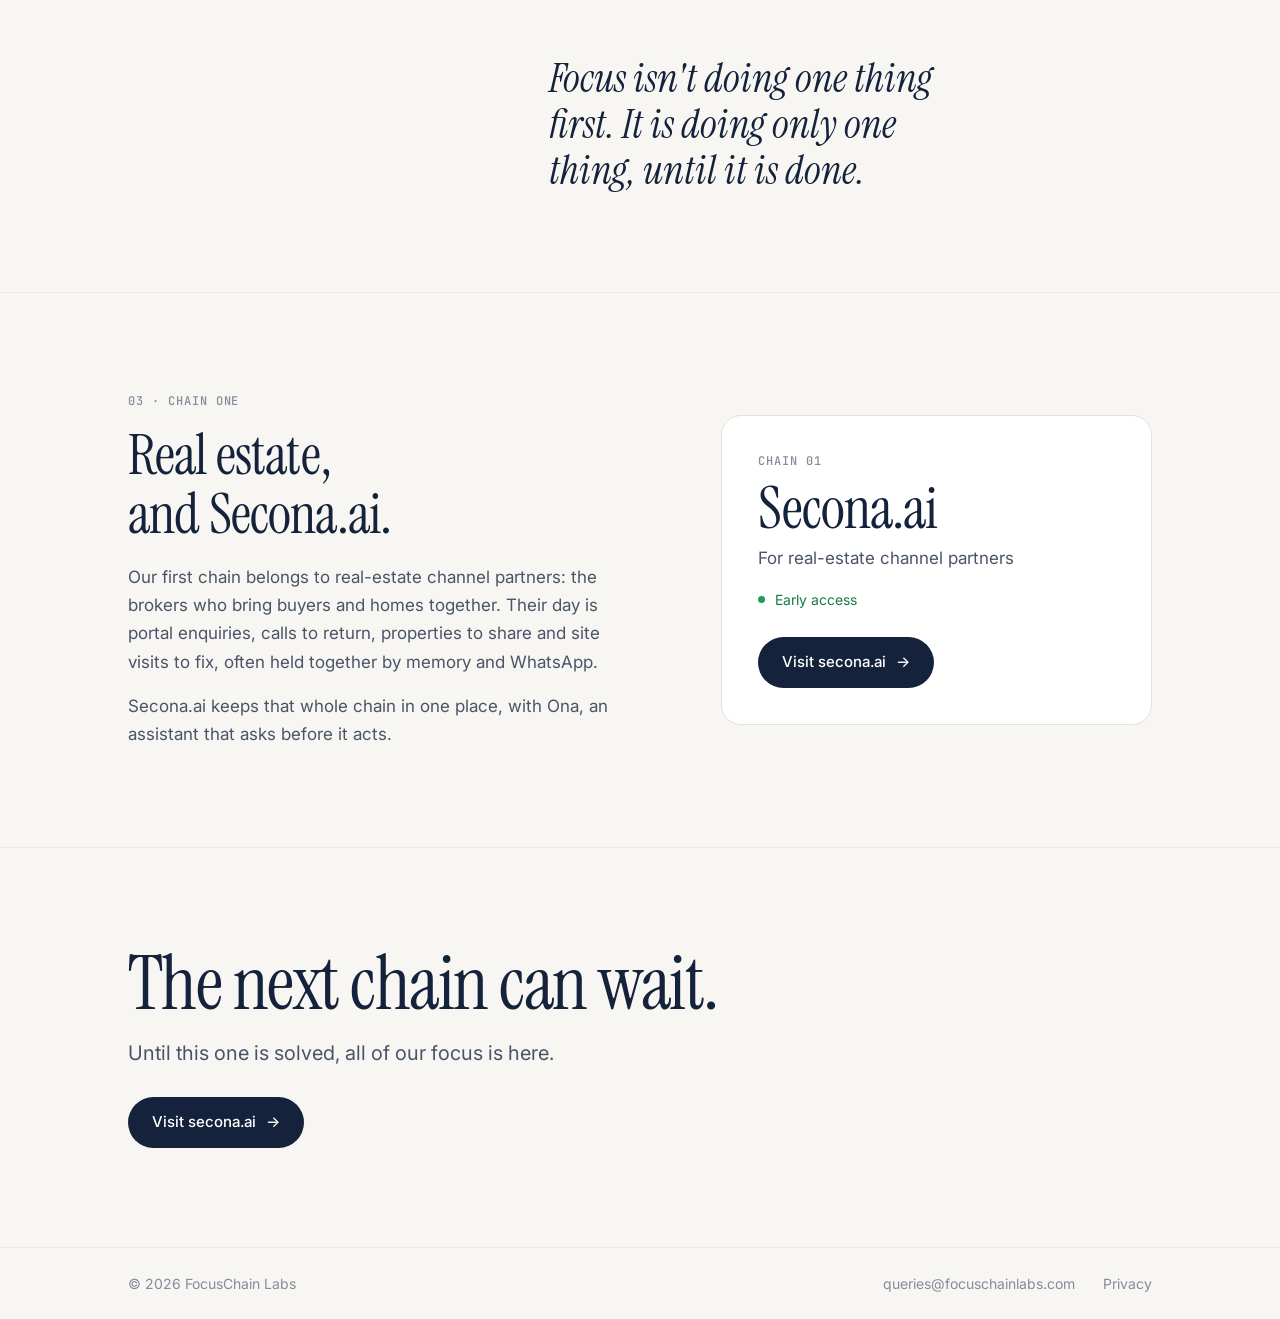
==== commit 14ddf592: "Stop section headings sticking over the content below them The split-layout heading was position: st" ====
--- a/index.html
+++ b/index.html
@@ -28,7 +28,7 @@
 <link rel="preconnect" href="https://fonts.googleapis.com" />
 <link rel="preconnect" href="https://fonts.gstatic.com" crossorigin />
 <link href="https://fonts.googleapis.com/css2?family=Instrument+Serif:ital@0;1&family=Inter:wght@400;500;600&family=JetBrains+Mono:wght@400;500&display=swap" rel="stylesheet" />
-<link rel="stylesheet" href="site.css?v=3" />
+<link rel="stylesheet" href="site.css?v=4" />
 </head>
 <body>
 
--- a/site.css
+++ b/site.css
@@ -268,7 +268,6 @@
   row-gap: clamp(36px, 5vh, 56px);
   align-items: start;
 }
-.split-head { position: sticky; top: calc(var(--header-h) + 32px); }
 .split-head .heading { margin-bottom: 0; }
 .split-wide { grid-column: 1 / -1; }
 
@@ -680,7 +679,6 @@
 
 @media (max-width: 960px) {
   .split { grid-template-columns: minmax(0, 1fr); row-gap: 24px; }
-  .split-head { position: static; }
   .split-head .heading { max-width: 16ch; }
   .split-wide { margin-top: 16px; }
   .pull { margin-top: 48px; }
